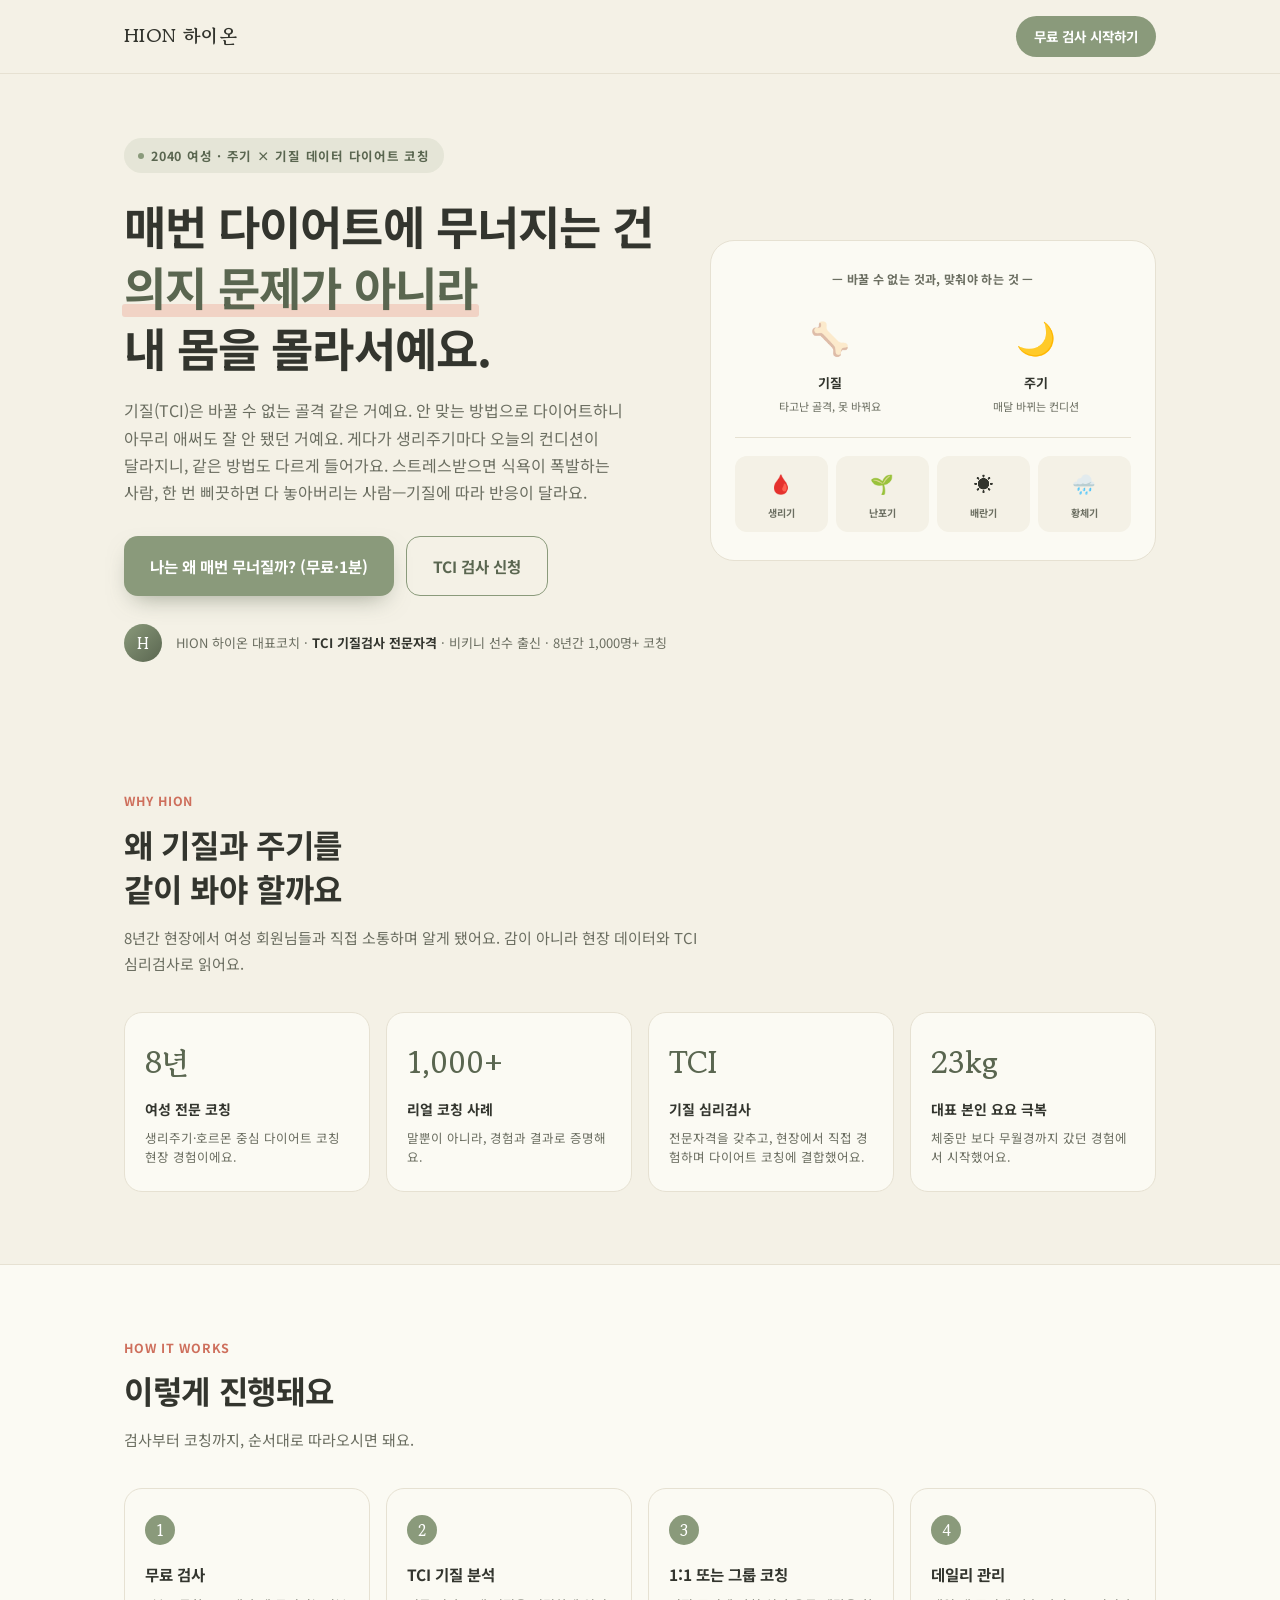
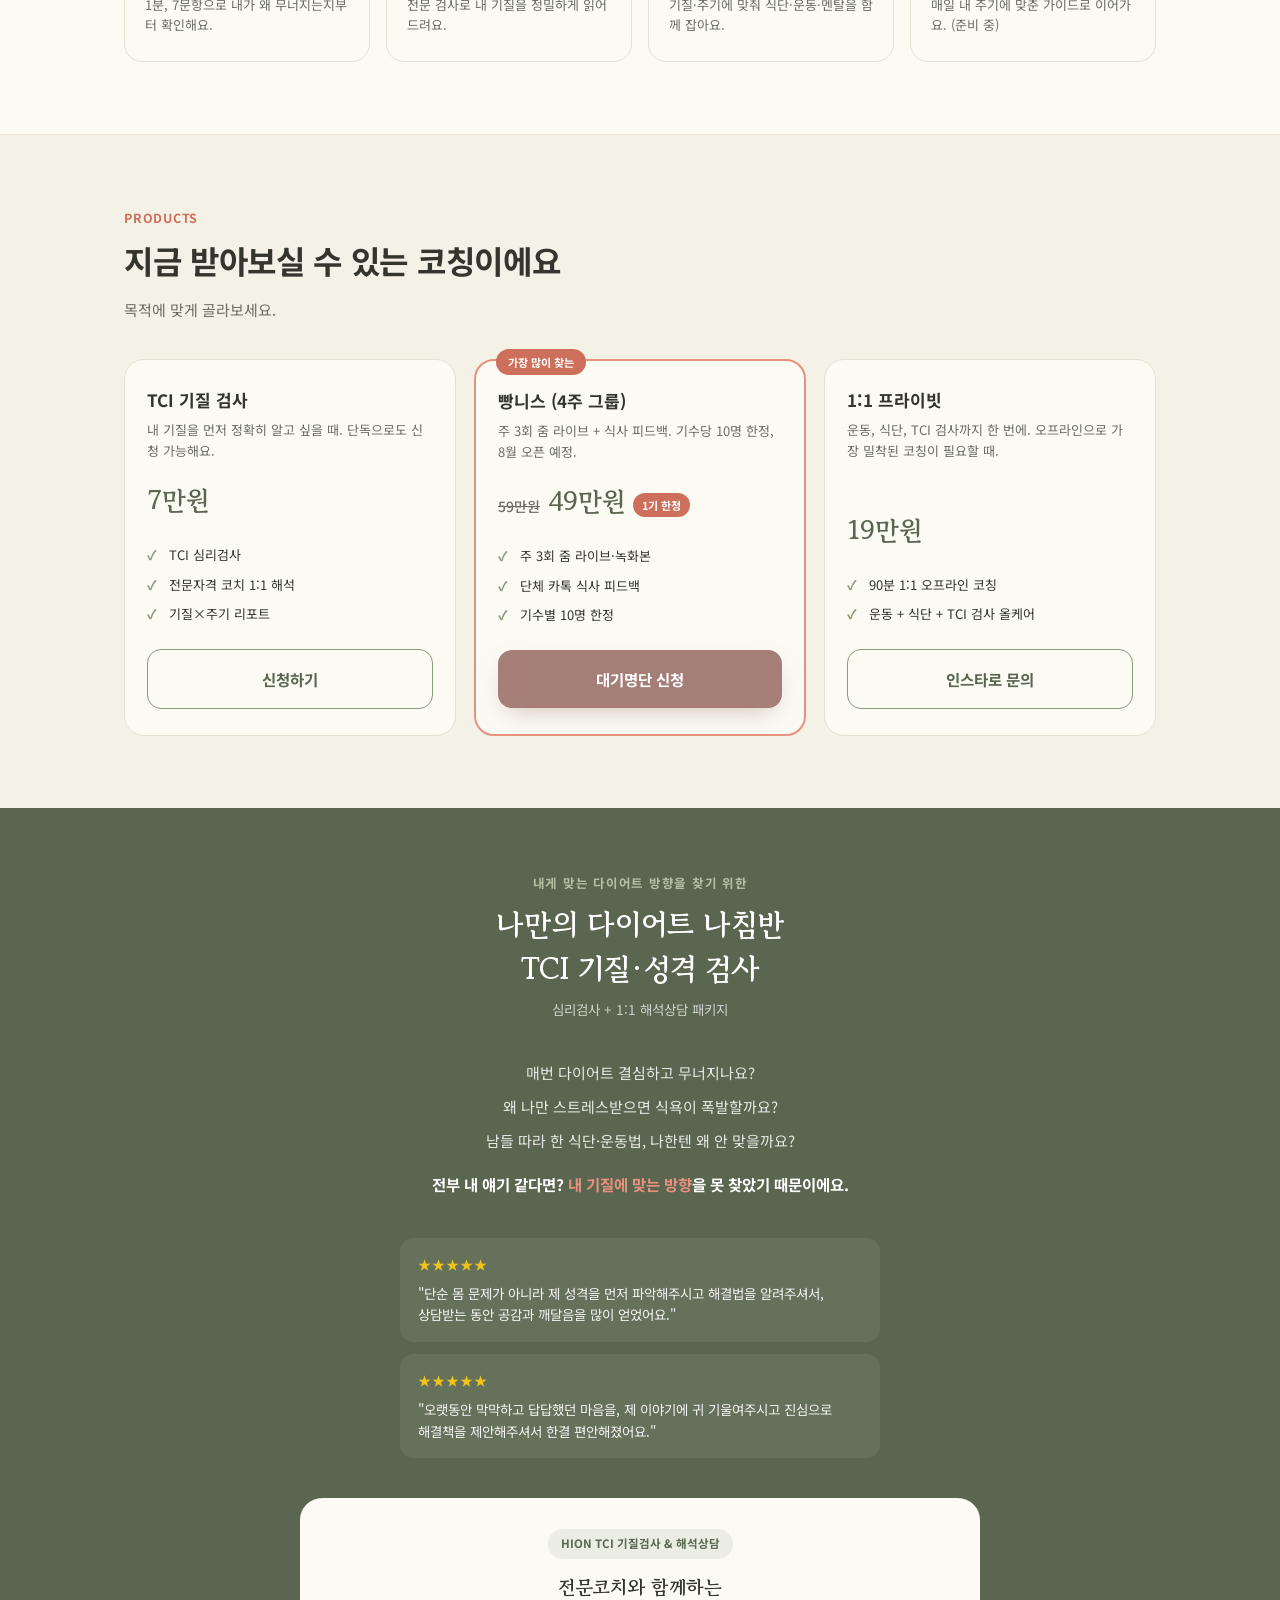
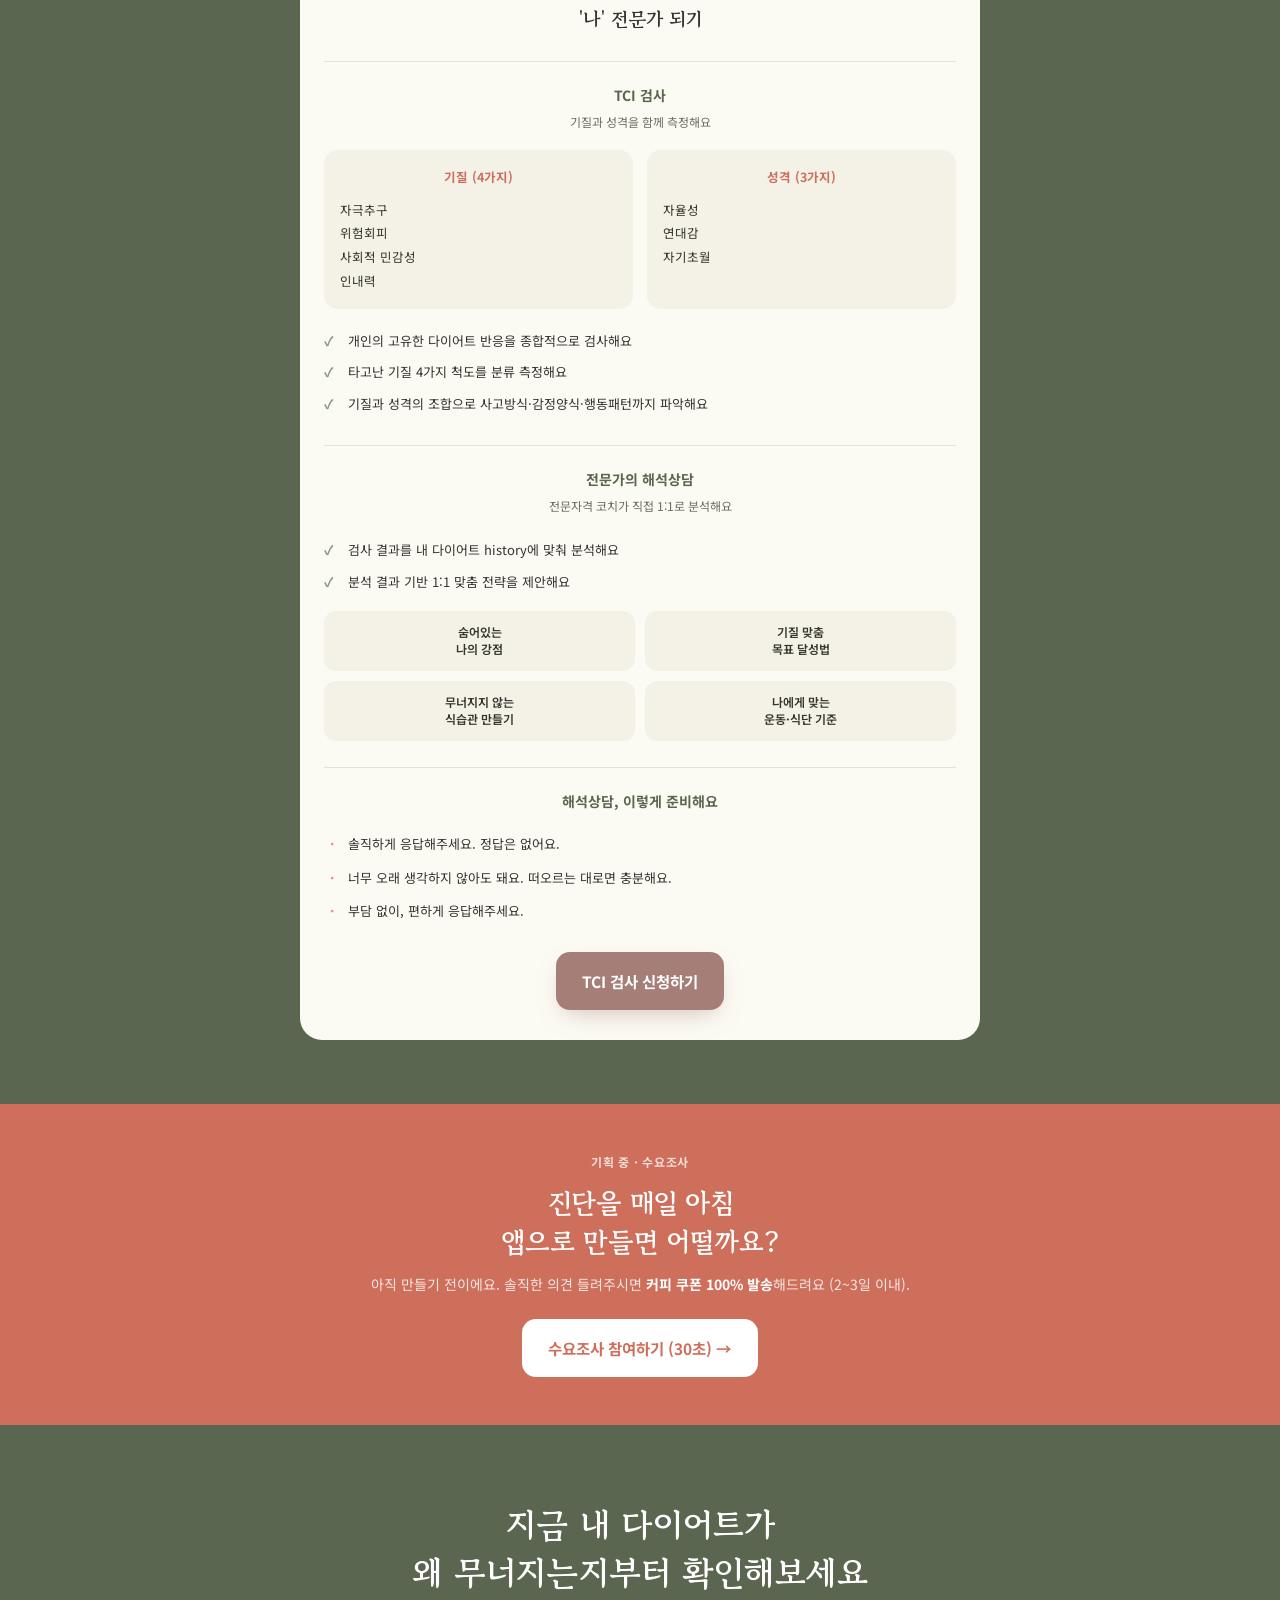
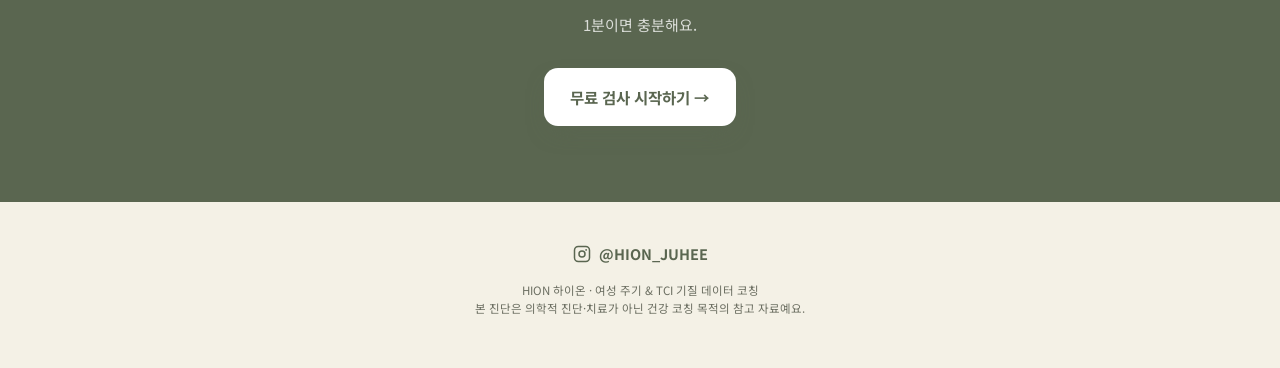
==== site/index.html @ 7eee45e3 "main" ====
<!DOCTYPE html>
<html lang="ko">
<head>
<meta charset="UTF-8">
<meta name="viewport" content="width=device-width, initial-scale=1.0, viewport-fit=cover">
<title>HION 하이온 · 여성 주기 × TCI 기질 데이터 다이어트 코칭</title>
<link rel="preconnect" href="https://fonts.googleapis.com">
<link rel="preconnect" href="https://fonts.gstatic.com" crossorigin>
<link href="https://fonts.googleapis.com/css2?family=Gowun+Batang:wght@400;700&family=Noto+Sans+KR:wght@300;400;500;700;900&display=swap" rel="stylesheet">
<link rel="stylesheet" href="css/mainstyle.css">
</head>
<body>

<nav class="nav">
  <div class="nav__in">
    <div class="nav__logo">HION 하이온</div>
    <a class="nav__cta" href="diagnosis.html">무료 검사 시작하기</a>
  </div>
</nav>

<header class="hero">
  <div class="wrap hero__grid">
    <div>
      <span class="hero__eyebrow"><span class="dot"></span>2040 여성 · 주기 × 기질 데이터 다이어트 코칭</span>
      <h1>매번 다이어트에 무너지는 건<br><span class="hl">의지 문제가 아니라</span><br>내 몸을 몰라서예요.</h1>
      <p class="lead">기질(TCI)은 바꿀 수 없는 골격 같은 거예요. 안 맞는 방법으로 다이어트하니 아무리 애써도 잘 안 됐던 거예요. 게다가 생리주기마다 오늘의 컨디션이 달라지니, 같은 방법도 다르게 들어가요. 스트레스받으면 식욕이 폭발하는 사람, 한 번 삐끗하면 다 놓아버리는 사람—기질에 따라 반응이 달라요.</p>
      <div class="hero__ctas">
        <a class="btn btn--primary" href="diagnosis.html">나는 왜 매번 무너질까? (무료·1분)</a>
        <a class="btn btn--outline" href="https://forms.gle/b4WQNssETVmGFpK58" target="_blank" rel="noopener">TCI 검사 신청</a>
      </div>
      <div class="hero__proof">
        <div class="ava">H</div>
        <div>HION 하이온 대표코치 · <b>TCI 기질검사 전문자격</b> · 비키니 선수 출신 · 8년간 1,000명+ 코칭</div>
      </div>
    </div>

    <div class="dash">
      <div class="dash__label">— 바꿀 수 없는 것과, 맞춰야 하는 것 —</div>
      <div class="pedals">
        <div class="pedal">
          <div class="pedal__ic">🦴</div>
          <div class="pedal__name">기질</div>
          <div class="pedal__desc">타고난 골격, 못 바꿔요</div>
        </div>
        <div class="pedal">
          <div class="pedal__ic">🌙</div>
          <div class="pedal__name">주기</div>
          <div class="pedal__desc">매달 바뀌는 컨디션</div>
        </div>
      </div>
      <div class="dash__road">
        <div class="road"><div class="road__ic">🩸</div><div class="road__n">생리기</div></div>
        <div class="road"><div class="road__ic">🌱</div><div class="road__n">난포기</div></div>
        <div class="road"><div class="road__ic">☀️</div><div class="road__n">배란기</div></div>
        <div class="road"><div class="road__ic">🌧️</div><div class="road__n">황체기</div></div>
      </div>
    </div>
  </div>
</header>

<section class="sec">
  <div class="wrap">
    <div class="sec__eyebrow">WHY HION</div>
    <h2>왜 기질과 주기를<br>같이 봐야 할까요</h2>
    <p class="desc">8년간 현장에서 여성 회원님들과 직접 소통하며 알게 됐어요. 감이 아니라 현장 데이터와 TCI 심리검사로 읽어요.</p>
    <div class="why">
      <div class="why__card"><div class="why__num">8년</div><div class="why__t">여성 전문 코칭</div><div class="why__d">생리주기·호르몬 중심 다이어트 코칭 현장 경험이에요.</div></div>
      <div class="why__card"><div class="why__num">1,000+</div><div class="why__t">리얼 코칭 사례</div><div class="why__d">말뿐이 아니라, 경험과 결과로 증명해요.</div></div>
      <div class="why__card"><div class="why__num">TCI</div><div class="why__t">기질 심리검사</div><div class="why__d">전문자격을 갖추고, 현장에서 직접 경험하며 다이어트 코칭에 결합했어요.</div></div>
      <div class="why__card"><div class="why__num">23kg</div><div class="why__t">대표 본인 요요 극복</div><div class="why__d">체중만 보다 무월경까지 갔던 경험에서 시작했어요.</div></div>
    </div>
  </div>
</section>

<section class="sec" style="background:var(--card);border-top:1px solid var(--line);border-bottom:1px solid var(--line)">
  <div class="wrap">
    <div class="sec__eyebrow">HOW IT WORKS</div>
    <h2>이렇게 진행돼요</h2>
    <p class="desc">검사부터 코칭까지, 순서대로 따라오시면 돼요.</p>
    <div class="proc__list">
      <div class="proc__item"><div class="proc__num">1</div><div class="proc__t">무료 검사</div><div class="proc__d">1분, 7문항으로 내가 왜 무너지는지부터 확인해요.</div></div>
      <div class="proc__item"><div class="proc__num">2</div><div class="proc__t">TCI 기질 분석</div><div class="proc__d">전문 검사로 내 기질을 정밀하게 읽어드려요.</div></div>
      <div class="proc__item"><div class="proc__num">3</div><div class="proc__t">1:1 또는 그룹 코칭</div><div class="proc__d">기질·주기에 맞춰 식단·운동·멘탈을 함께 잡아요.</div></div>
      <div class="proc__item"><div class="proc__num">4</div><div class="proc__t">데일리 관리</div><div class="proc__d">매일 내 주기에 맞춘 가이드로 이어가요. (준비 중)</div></div>
    </div>
  </div>
</section>

<section class="sec">
  <div class="wrap">
    <div class="sec__eyebrow">PRODUCTS</div>
    <h2>지금 받아보실 수 있는 코칭이에요</h2>
    <p class="desc">목적에 맞게 골라보세요.</p>
    <div class="prod">
      <div class="pcard">
        <div class="pcard__name">TCI 기질 검사</div>
        <div class="pcard__desc">내 기질을 먼저 정확히 알고 싶을 때. 단독으로도 신청 가능해요.</div>
        <div class="pcard__price">7만원</div>
        <ul class="pcard__feat"><li>TCI 심리검사</li><li>전문자격 코치 1:1 해석</li><li>기질×주기 리포트</li></ul>
        <a class="btn btn--outline" href="https://forms.gle/b4WQNssETVmGFpK58" target="_blank" rel="noopener">신청하기</a>
      </div>
      <div class="pcard feat">
        <div class="pcard__badge">가장 많이 찾는</div>
        <div class="pcard__name">빵니스 (4주 그룹)</div>
        <div class="pcard__desc">주 3회 줌 라이브 + 식사 피드백. 기수당 10명 한정, 8월 오픈 예정.</div>
        <div class="pcard__price"><span class="was">59만원</span>49만원<span class="badge-sale">1기 한정</span></div>
        <ul class="pcard__feat"><li>주 3회 줌 라이브·녹화본</li><li>단체 카톡 식사 피드백</li><li>기수별 10명 한정</li></ul>
        <a class="btn btn--mauve" href="diagnosis.html">대기명단 신청</a>
      </div>
      <div class="pcard">
        <div class="pcard__name">1:1 프라이빗</div>
        <div class="pcard__desc">운동, 식단, TCI 검사까지 한 번에. 오프라인으로 가장 밀착된 코칭이 필요할 때.</div>
        <div class="pcard__price">19만원</div>
        <ul class="pcard__feat"><li>90분 1:1 오프라인 코칭</li><li>운동 + 식단 + TCI 검사 올케어</li></ul>
        <a class="btn btn--outline" href="https://instagram.com/HION_JUHEE" target="_blank" rel="noopener">인스타로 문의</a>
      </div>
    </div>
  </div>
</section>

<section class="tci">
  <div class="wrap">
    <div class="tci__top">
      <div class="tci__eyebrow">내게 맞는 다이어트 방향을 찾기 위한</div>
      <h2 class="serif">나만의 다이어트 나침반<br>TCI 기질·성격 검사</h2>
      <p class="sub">심리검사 + 1:1 해석상담 패키지</p>
    </div>

    <div class="tci__pain">
      <p>매번 다이어트 결심하고 무너지나요?</p>
      <p>왜 나만 스트레스받으면 식욕이 폭발할까요?</p>
      <p>남들 따라 한 식단·운동법, 나한텐 왜 안 맞을까요?</p>
      <div class="ans">전부 내 얘기 같다면? <b>내 기질에 맞는 방향</b>을 못 찾았기 때문이에요.</div>
    </div>

    <div class="trev">
      <div class="trev__card">
        <div class="trev__stars">★★★★★</div>
        <div class="trev__q">"단순 몸 문제가 아니라 제 성격을 먼저 파악해주시고 해결법을 알려주셔서, 상담받는 동안 공감과 깨달음을 많이 얻었어요."</div>
      </div>
      <div class="trev__card">
        <div class="trev__stars">★★★★★</div>
        <div class="trev__q">"오랫동안 막막하고 답답했던 마음을, 제 이야기에 귀 기울여주시고 진심으로 해결책을 제안해주셔서 한결 편안해졌어요."</div>
      </div>
    </div>

    <div class="tci__card">
      <div class="tci__card__head">
        <span class="badge">HION TCI 기질검사 &amp; 해석상담</span>
        <h3 class="serif">전문코치와 함께하는<br>'나' 전문가 되기</h3>
      </div>

      <div class="tci__block">
        <div class="tci__block__h">TCI 검사</div>
        <div class="tci__block__sub">기질과 성격을 함께 측정해요</div>
        <div class="tci__cols">
          <div class="tci__col">
            <h4>기질 (4가지)</h4>
            <ul><li>자극추구</li><li>위험회피</li><li>사회적 민감성</li><li>인내력</li></ul>
          </div>
          <div class="tci__col">
            <h4>성격 (3가지)</h4>
            <ul><li>자율성</li><li>연대감</li><li>자기초월</li></ul>
          </div>
        </div>
        <ul class="tci__chk">
          <li>개인의 고유한 다이어트 반응을 종합적으로 검사해요</li>
          <li>타고난 기질 4가지 척도를 분류 측정해요</li>
          <li>기질과 성격의 조합으로 사고방식·감정양식·행동패턴까지 파악해요</li>
        </ul>
      </div>

      <div class="tci__block">
        <div class="tci__block__h">전문가의 해석상담</div>
        <div class="tci__block__sub">전문자격 코치가 직접 1:1로 분석해요</div>
        <ul class="tci__chk">
          <li>검사 결과를 내 다이어트 history에 맞춰 분석해요</li>
          <li>분석 결과 기반 1:1 맞춤 전략을 제안해요</li>
        </ul>
        <div class="tci__benefit">
          <div>숨어있는<br>나의 강점</div>
          <div>기질 맞춤<br>목표 달성법</div>
          <div>무너지지 않는<br>식습관 만들기</div>
          <div>나에게 맞는<br>운동·식단 기준</div>
        </div>
      </div>

      <div class="tci__prep">
        <h4>해석상담, 이렇게 준비해요</h4>
        <ul>
          <li>솔직하게 응답해주세요. 정답은 없어요.</li>
          <li>너무 오래 생각하지 않아도 돼요. 떠오르는 대로면 충분해요.</li>
          <li>부담 없이, 편하게 응답해주세요.</li>
        </ul>
      </div>

      <div class="tci__cta">
        <a class="btn btn--mauve" href="https://forms.gle/b4WQNssETVmGFpK58" target="_blank" rel="noopener">TCI 검사 신청하기</a>
      </div>
    </div>
  </div>
</section>

<section style="background:var(--coral-deep);padding:48px 0">
  <div class="wrap" style="text-align:center">
    <div style="font-size:12px;font-weight:700;letter-spacing:.06em;color:rgba(255,255,255,.75);margin-bottom:10px">기획 중 · 수요조사</div>
    <h2 class="serif" style="color:#fff;font-size:clamp(21px,3vw,27px);font-weight:700;line-height:1.45;margin-bottom:12px;word-break:keep-all">진단을 매일 아침<br>앱으로 만들면 어떨까요?</h2>
    <p style="color:rgba(255,255,255,.82);font-size:14px;margin-bottom:22px">아직 만들기 전이에요. 솔직한 의견 들려주시면 <b style="color:#fff">커피 쿠폰 100% 발송</b>해드려요 (2~3일 이내).</p>
    <a class="btn" style="background:#fff;color:var(--coral-deep);display:inline-flex" href="https://forms.gle/j6H7hRR7s6yQSfCM9" target="_blank" rel="noopener">수요조사 참여하기 (30초) →</a>
  </div>
</section>

<section class="final">
  <div class="wrap">
    <h2 class="serif">지금 내 다이어트가<br>왜 무너지는지부터 확인해보세요</h2>
    <p>1분이면 충분해요.</p>
    <a class="btn btn--primary" href="/html/diagnosis.html">무료 검사 시작하기 →</a>
  </div>
</section>

<footer class="foot">
  <div class="wrap">
    <a class="foot__insta" href="https://instagram.com/HION_JUHEE" target="_blank" rel="noopener">
      <svg viewBox="0 0 24 24" fill="none" stroke="currentColor" stroke-width="2"><rect x="2" y="2" width="20" height="20" rx="5"/><circle cx="12" cy="12" r="4"/><circle cx="17.5" cy="6.5" r="1.2" fill="currentColor" stroke="none"/></svg>
      @HION_JUHEE
    </a>
    <p>HION 하이온 · 여성 주기 &amp; TCI 기질 데이터 코칭<br>본 진단은 의학적 진단·치료가 아닌 건강 코칭 목적의 참고 자료예요.</p>
  </div>
</footer>

<script src="js/mainscript.js"></script>
</body>
</html>
---- site/css/mainstyle.css ----
:root{
  --sage:#8A9A7B; --sage-deep:#5A6650; --sage-soft:#B4BFA4;
  --cream:#F4F1E6; --card:#FBFAF3;
  --coral:#E8917F; --coral-deep:#CE6F5C;
  --mauve:#C9A7A0; --mauve-deep:#A67E78;
  --ink:#33352E; --ink-soft:#6B6E61; --line:#E6E1D2;
}
*{margin:0;padding:0;box-sizing:border-box;-webkit-tap-highlight-color:transparent}
html{scroll-behavior:smooth}
body{font-family:'Noto Sans KR',sans-serif;background:var(--cream);color:var(--ink);line-height:1.7}
.serif{font-family:'Gowun Batang',serif}
img,svg{display:block}
a{color:inherit}
.wrap{max-width:1080px;margin:0 auto;padding:0 24px}

.nav{position:sticky;top:0;z-index:50;background:rgba(244,241,230,.88);backdrop-filter:blur(10px);border-bottom:1px solid var(--line)}
.nav__in{max-width:1080px;margin:0 auto;padding:16px 24px;display:flex;align-items:center;justify-content:space-between}
.nav__logo{font-family:'Gowun Batang',serif;font-weight:700;font-size:19px;letter-spacing:.02em}
.nav__cta{background:var(--sage);color:#fff;font-size:13.5px;font-weight:700;padding:9px 18px;border-radius:100px;text-decoration:none;white-space:nowrap}

.hero{padding:64px 0 56px;position:relative;overflow:hidden}
.hero__grid{display:grid;gap:40px}
@media(min-width:880px){.hero__grid{grid-template-columns:1.1fr .9fr;align-items:center}}
.hero__eyebrow{display:inline-flex;align-items:center;gap:7px;font-size:12.5px;font-weight:700;letter-spacing:.06em;color:var(--sage-deep);background:rgba(138,154,123,.14);padding:7px 14px;border-radius:100px;margin-bottom:22px}
.hero__eyebrow .dot{width:6px;height:6px;border-radius:50%;background:var(--sage);animation:pulse 2s infinite}
@keyframes pulse{0%,100%{opacity:1}50%{opacity:.35}}
.hero h1{font-size:clamp(30px,5vw,46px);font-weight:700;line-height:1.32;letter-spacing:-.02em;margin-bottom:20px;word-break:keep-all}
.hero h1 .hl{color:var(--sage-deep);position:relative;white-space:nowrap}
.hero h1 .hl::after{content:"";position:absolute;left:-2px;right:-2px;bottom:2px;height:13px;background:rgba(232,145,127,.32);z-index:-1;border-radius:3px}
.hero p.lead{font-size:16px;color:var(--ink-soft);max-width:520px;margin-bottom:30px;word-break:keep-all}
.hero__ctas{display:flex;gap:12px;flex-wrap:wrap;margin-bottom:28px}
.btn{display:inline-flex;align-items:center;justify-content:center;gap:8px;border:none;cursor:pointer;font-family:inherit;font-size:15.5px;font-weight:700;border-radius:14px;padding:16px 26px;text-decoration:none;transition:transform .15s,box-shadow .2s,background .2s,filter .2s}
.btn--primary{background:var(--sage);color:#fff;box-shadow:0 10px 24px -10px rgba(90,102,80,.6)}
.btn--primary:hover{background:var(--sage-deep);transform:translateY(-2px)}
.btn--mauve{background:var(--mauve-deep);color:#fff;box-shadow:0 10px 24px -10px rgba(166,126,120,.55)}
.btn--mauve:hover{filter:brightness(1.06);transform:translateY(-2px)}
.btn--outline{background:transparent;color:var(--sage-deep);border:1.5px solid var(--sage)}
.btn--outline:hover{background:rgba(138,154,123,.08)}
.hero__proof{display:flex;align-items:center;gap:14px;font-size:13px;color:var(--ink-soft)}
.hero__proof .ava{width:38px;height:38px;border-radius:50%;background:linear-gradient(135deg,var(--sage),var(--sage-deep));display:flex;align-items:center;justify-content:center;color:#fff;font-weight:700;font-size:15px;flex-shrink:0;font-family:'Gowun Batang',serif}
.hero__proof b{color:var(--ink);font-weight:700}

.dash{background:var(--card);border:1px solid var(--line);border-radius:24px;padding:28px 24px;position:relative}
.dash__label{font-size:12px;font-weight:700;color:var(--ink-soft);text-align:center;margin-bottom:20px;letter-spacing:.03em}
.pedals{display:flex;gap:16px;margin-bottom:22px}
.pedal{flex:1;text-align:center}
.pedal__ic{font-size:32px;margin-bottom:8px}
.pedal__bar{height:8px;border-radius:6px;background:var(--line);overflow:hidden;margin-bottom:8px}
.pedal__fill{height:100%;width:0;border-radius:6px;transition:width 1.3s cubic-bezier(.2,.7,.2,1)}
.pedal__name{font-size:13px;font-weight:700;color:var(--ink)}
.pedal__desc{font-size:11px;color:var(--ink-soft);margin-top:3px}
.dash__road{display:flex;gap:8px;border-top:1px solid var(--line);padding-top:18px}
.road{flex:1;text-align:center;background:var(--cream);border-radius:12px;padding:11px 6px}
.road__ic{font-size:19px;margin-bottom:4px}
.road__n{font-size:10px;font-weight:700;color:var(--ink-soft)}

.sec{padding:72px 0}
.sec__eyebrow{font-size:12.5px;font-weight:700;letter-spacing:.06em;color:var(--coral-deep);margin-bottom:10px}
.sec h2{font-size:clamp(24px,3.4vw,32px);font-weight:700;line-height:1.4;letter-spacing:-.01em;margin-bottom:14px;word-break:keep-all}
.sec p.desc{font-size:15px;color:var(--ink-soft);max-width:620px;margin-bottom:36px;word-break:keep-all}

.why{display:grid;gap:16px;grid-template-columns:repeat(2,1fr)}
@media(min-width:760px){.why{grid-template-columns:repeat(4,1fr)}}
.why__card{background:var(--card);border:1px solid var(--line);border-radius:18px;padding:24px 20px}
.why__num{font-family:'Gowun Batang',serif;font-size:30px;font-weight:700;color:var(--sage-deep);margin-bottom:10px}
.why__t{font-size:14px;font-weight:700;color:var(--ink);margin-bottom:6px}
.why__d{font-size:12.5px;color:var(--ink-soft);line-height:1.55}

.proc__list{display:grid;gap:16px}
@media(min-width:760px){.proc__list{grid-template-columns:repeat(4,1fr)}}
.proc__item{background:var(--card);border:1px solid var(--line);border-radius:18px;padding:26px 20px;position:relative}
.proc__num{font-family:'Gowun Batang',serif;font-size:15px;font-weight:700;color:#fff;background:var(--sage);width:30px;height:30px;border-radius:50%;display:flex;align-items:center;justify-content:center;margin-bottom:16px}
.proc__t{font-size:15.5px;font-weight:700;color:var(--ink);margin-bottom:7px}
.proc__d{font-size:13px;color:var(--ink-soft);line-height:1.55}

.prod{display:grid;gap:18px}
@media(min-width:760px){.prod{grid-template-columns:repeat(3,1fr)}}

/* ===== TCI 상세 설명 ===== */
.tci{background:var(--sage-deep);color:#fff;padding:64px 0}
.tci__top{text-align:center;margin-bottom:40px}
.tci__eyebrow{font-size:12.5px;font-weight:700;letter-spacing:.06em;color:var(--sage-soft);margin-bottom:10px}
.tci__top h2{font-size:clamp(22px,3.2vw,30px);font-weight:700;line-height:1.45;margin-bottom:8px;word-break:keep-all}
.tci__top .sub{font-size:13.5px;color:rgba(255,255,255,.7)}
.tci__pain{max-width:520px;margin:0 auto 40px;text-align:center}
.tci__pain p{font-size:15px;color:rgba(255,255,255,.85);margin-bottom:10px;line-height:1.6;word-break:keep-all}
.tci__pain .ans{margin-top:18px;font-size:15.5px;font-weight:700;color:#fff;word-break:keep-all}
.tci__pain .ans b{color:var(--coral)}
.trev{display:flex;flex-direction:column;gap:12px;max-width:480px;margin:0 auto 40px}
.trev__card{background:rgba(255,255,255,.07);border-radius:14px;padding:16px 18px}
.trev__stars{color:#F0C419;font-size:13px;margin-bottom:7px;letter-spacing:1px}
.trev__q{font-size:13.5px;color:rgba(255,255,255,.92);line-height:1.6;word-break:keep-all}
.tci__card{background:var(--card);color:var(--ink);border-radius:22px;padding:30px 24px;max-width:680px;margin:0 auto}
.tci__card__head{text-align:center;margin-bottom:6px}
.tci__card__head .badge{display:inline-block;background:rgba(138,154,123,.14);color:var(--sage-deep);font-size:11.5px;font-weight:700;padding:5px 13px;border-radius:100px;margin-bottom:12px}
.tci__card__head h3{font-size:19px;font-weight:700;margin-bottom:4px}
.tci__card__head p{font-size:12.5px;color:var(--ink-soft)}
.tci__block{margin-top:26px;padding-top:22px;border-top:1px solid var(--line)}
.tci__block__h{font-size:14px;font-weight:700;color:var(--sage-deep);text-align:center;margin-bottom:4px}
.tci__block__sub{font-size:12px;color:var(--ink-soft);text-align:center;margin-bottom:18px}
.tci__cols{display:grid;grid-template-columns:1fr 1fr;gap:14px;margin-bottom:16px}
.tci__col{background:var(--cream);border-radius:14px;padding:16px}
.tci__col h4{font-size:12.5px;font-weight:700;color:var(--coral-deep);margin-bottom:10px;text-align:center}
.tci__col ul{list-style:none;font-size:12.5px;color:var(--ink);line-height:1.9}
.tci__chk{list-style:none;margin-top:14px}
.tci__chk li{font-size:13px;color:var(--ink);padding:6px 0 6px 24px;position:relative;line-height:1.5}
.tci__chk li::before{content:"✓";position:absolute;left:0;color:var(--sage);font-weight:800}
.tci__benefit{display:grid;grid-template-columns:1fr 1fr;gap:10px;margin-top:14px}
.tci__benefit div{background:var(--cream);border-radius:12px;padding:13px 12px;font-size:12px;font-weight:600;color:var(--ink);text-align:center;line-height:1.4}
.tci__prep{margin-top:26px;padding-top:22px;border-top:1px solid var(--line)}
.tci__prep h4{font-size:14px;font-weight:700;text-align:center;margin-bottom:14px;color:var(--sage-deep)}
.tci__prep ul{list-style:none}
.tci__prep li{font-size:13px;color:var(--ink);padding:7px 0 7px 24px;position:relative;line-height:1.5}
.tci__prep li::before{content:"·";position:absolute;left:6px;color:var(--coral);font-weight:800}
.tci__cta{margin-top:24px;text-align:center}

.pcard{background:var(--card);border:1.5px solid var(--line);border-radius:20px;padding:26px 22px;display:flex;flex-direction:column}
.pcard.feat{border-color:var(--coral);border-width:2px;position:relative}
.pcard__badge{position:absolute;top:-12px;left:20px;background:var(--coral-deep);color:#fff;font-size:11px;font-weight:700;padding:4px 12px;border-radius:100px}
.pcard__name{font-size:17px;font-weight:700;margin-bottom:6px}
.pcard__desc{font-size:13px;color:var(--ink-soft);margin-bottom:16px;line-height:1.6;flex:1}
.pcard__price{font-family:'Gowun Batang',serif;font-size:26px;font-weight:800;color:var(--sage-deep);margin-bottom:18px}
.pcard__price .was{font-family:'Noto Sans KR',sans-serif;font-size:14px;font-weight:500;color:var(--ink-soft);text-decoration:line-through;margin-right:8px}
.pcard__price .badge-sale{display:inline-block;background:var(--coral-deep);color:#fff;font-family:'Noto Sans KR',sans-serif;font-size:11px;font-weight:700;padding:3px 9px;border-radius:100px;margin-left:8px;vertical-align:middle}
.pcard__feat{list-style:none;margin-bottom:20px}
.pcard__feat li{font-size:13px;color:var(--ink);padding:5px 0;padding-left:22px;position:relative;line-height:1.5}
.pcard__feat li::before{content:"✓";position:absolute;left:0;color:var(--sage);font-weight:800}

.final{background:var(--sage-deep);color:#fff;padding:76px 0;text-align:center}
.final h2{font-size:clamp(24px,4vw,34px);font-weight:700;line-height:1.4;margin-bottom:16px;word-break:keep-all}
.final p{font-size:15px;color:rgba(255,255,255,.78);max-width:480px;margin:0 auto 30px}
.final .btn--primary{background:#fff;color:var(--sage-deep)}
.final .btn--primary:hover{background:#F4F1E6}

.foot{padding:40px 0 50px;text-align:center}
.foot__insta{display:inline-flex;align-items:center;gap:8px;font-weight:700;color:var(--sage-deep);text-decoration:none;font-size:14.5px;margin-bottom:14px}
.foot__insta svg{width:18px;height:18px}
.foot p{font-size:11.5px;color:var(--ink-soft);line-height:1.6}
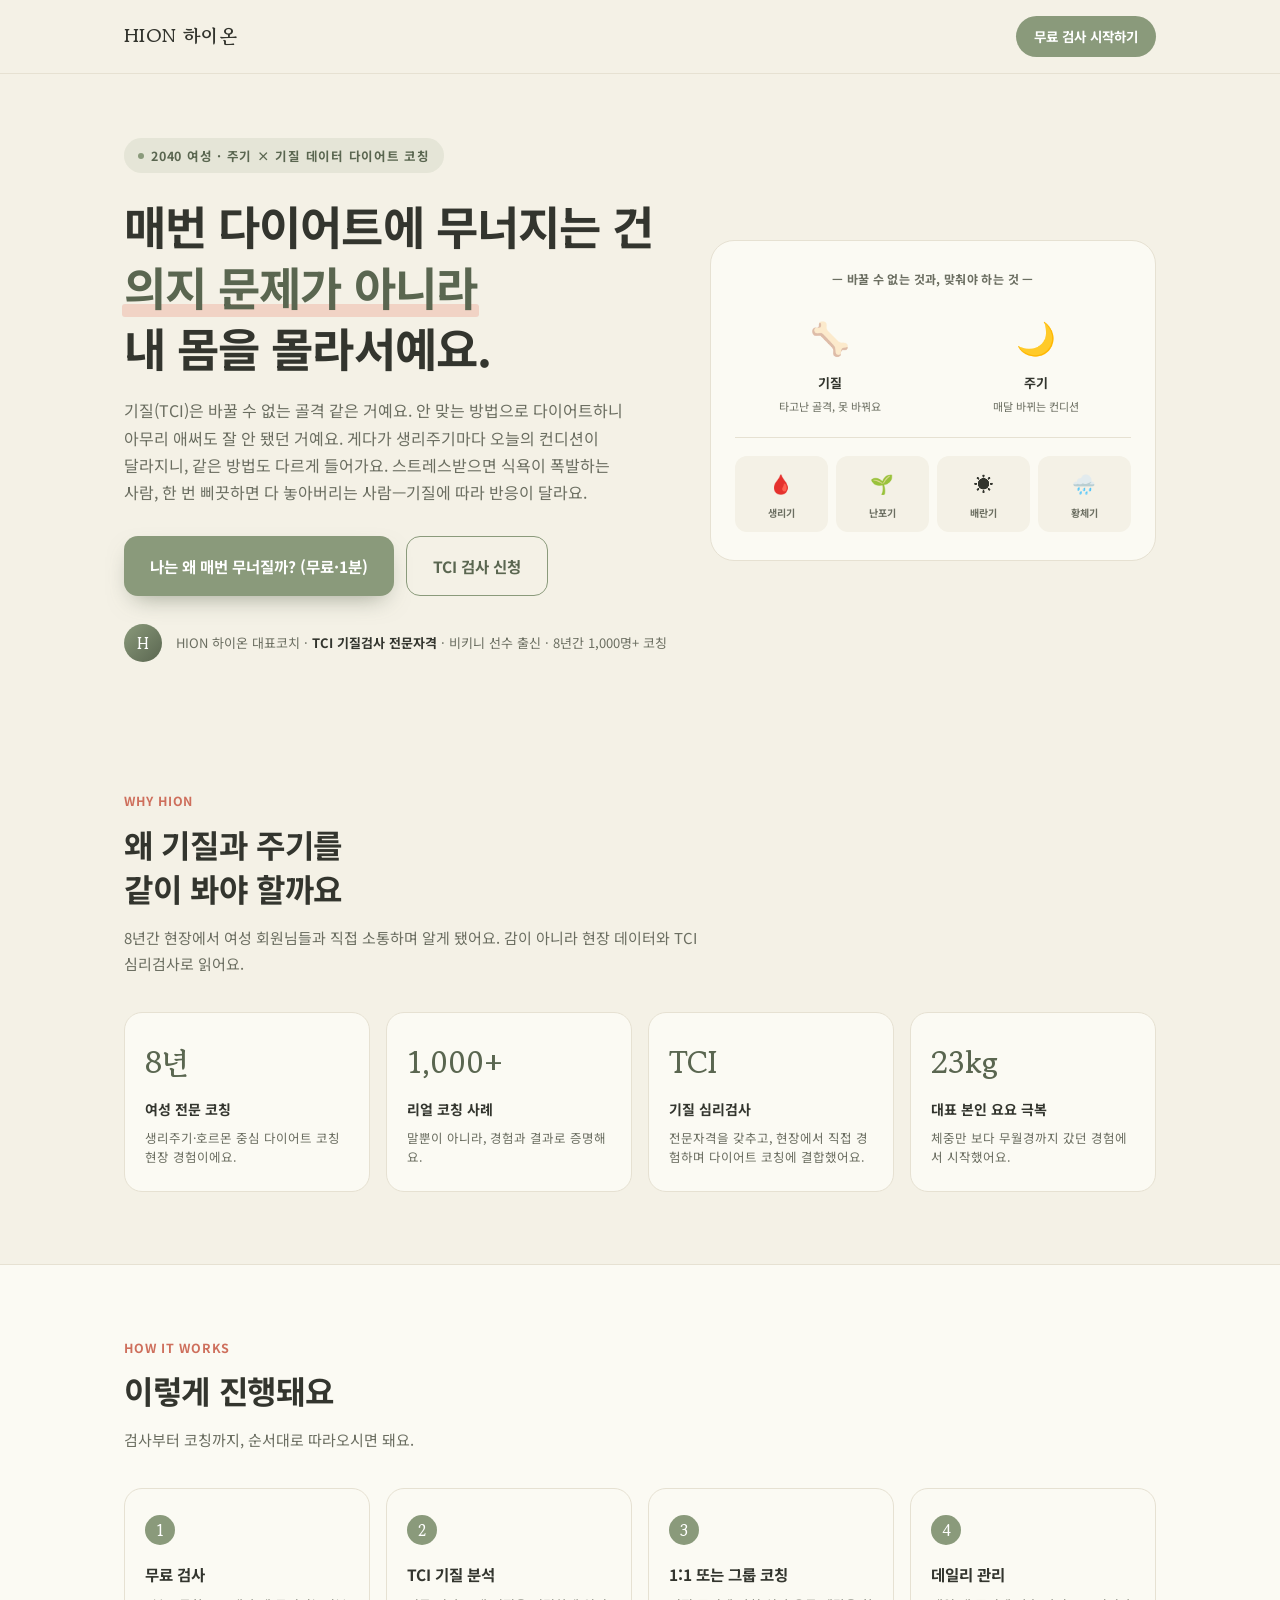
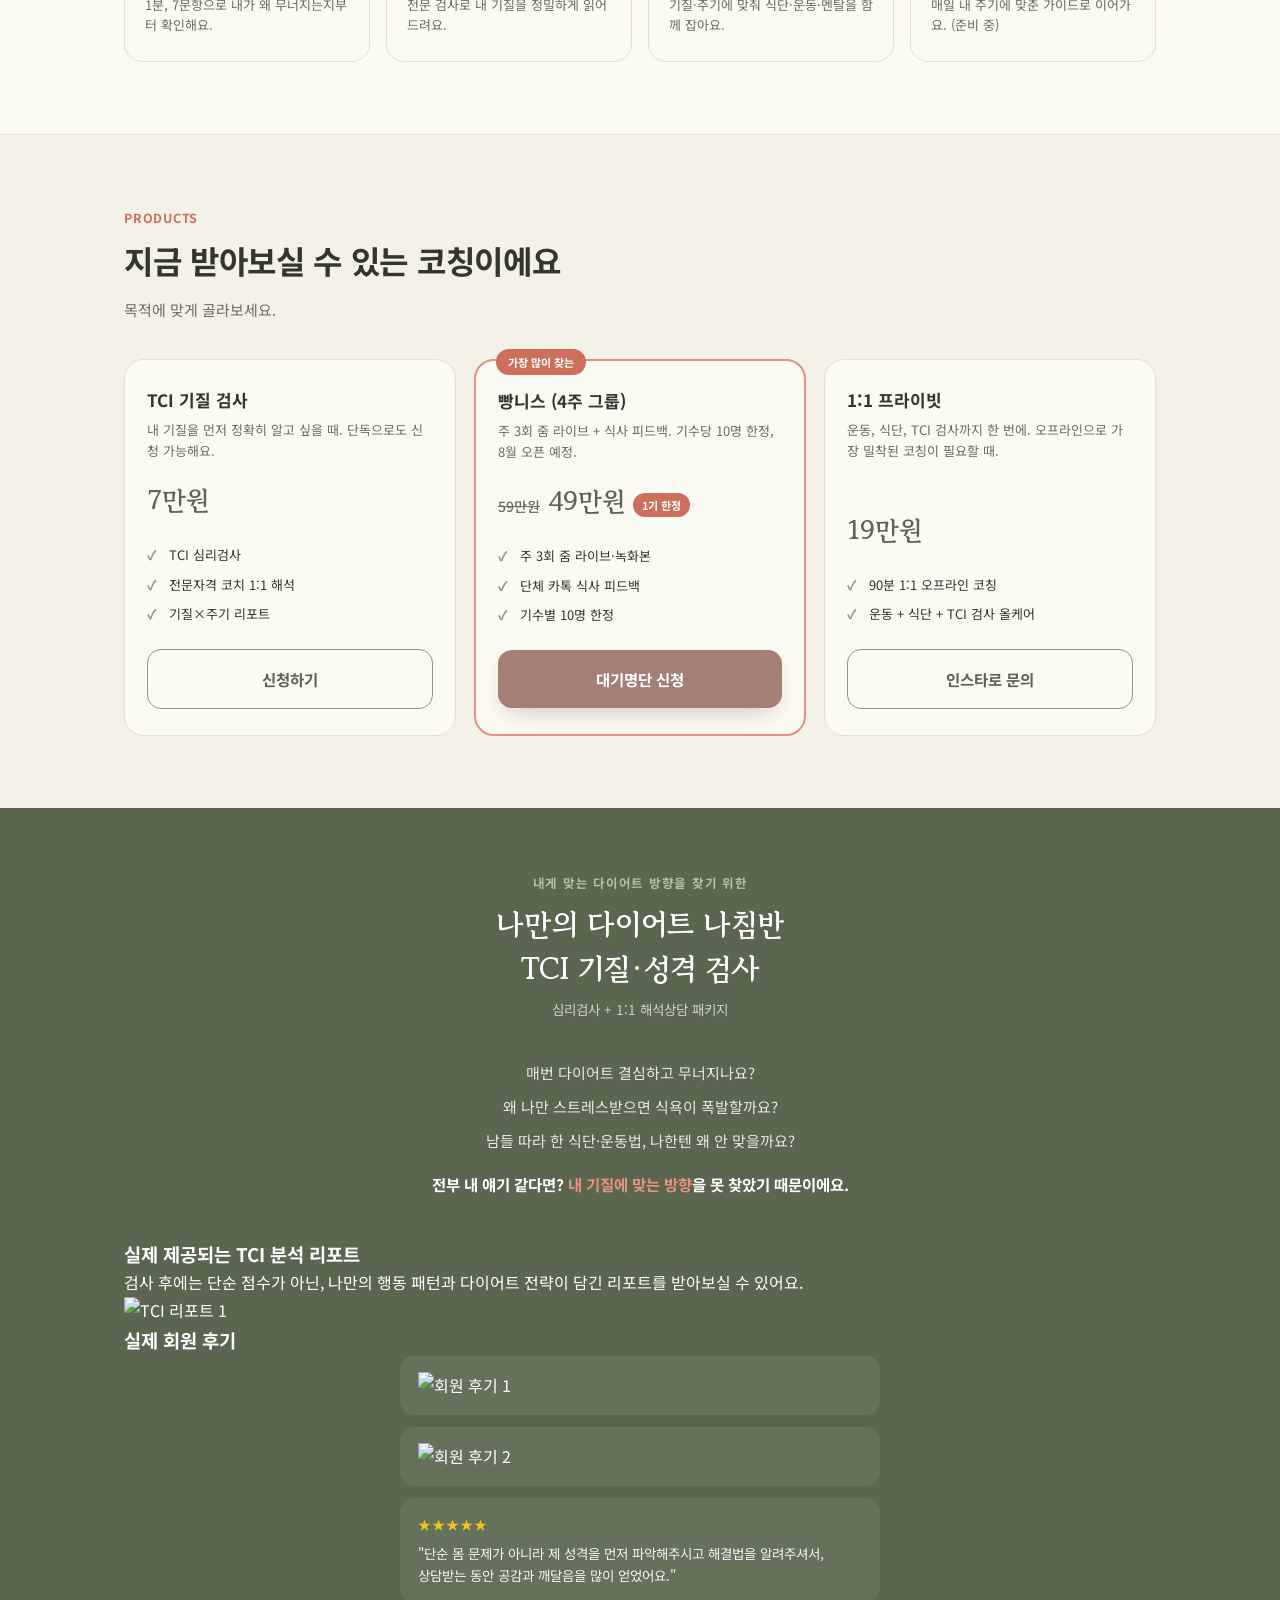
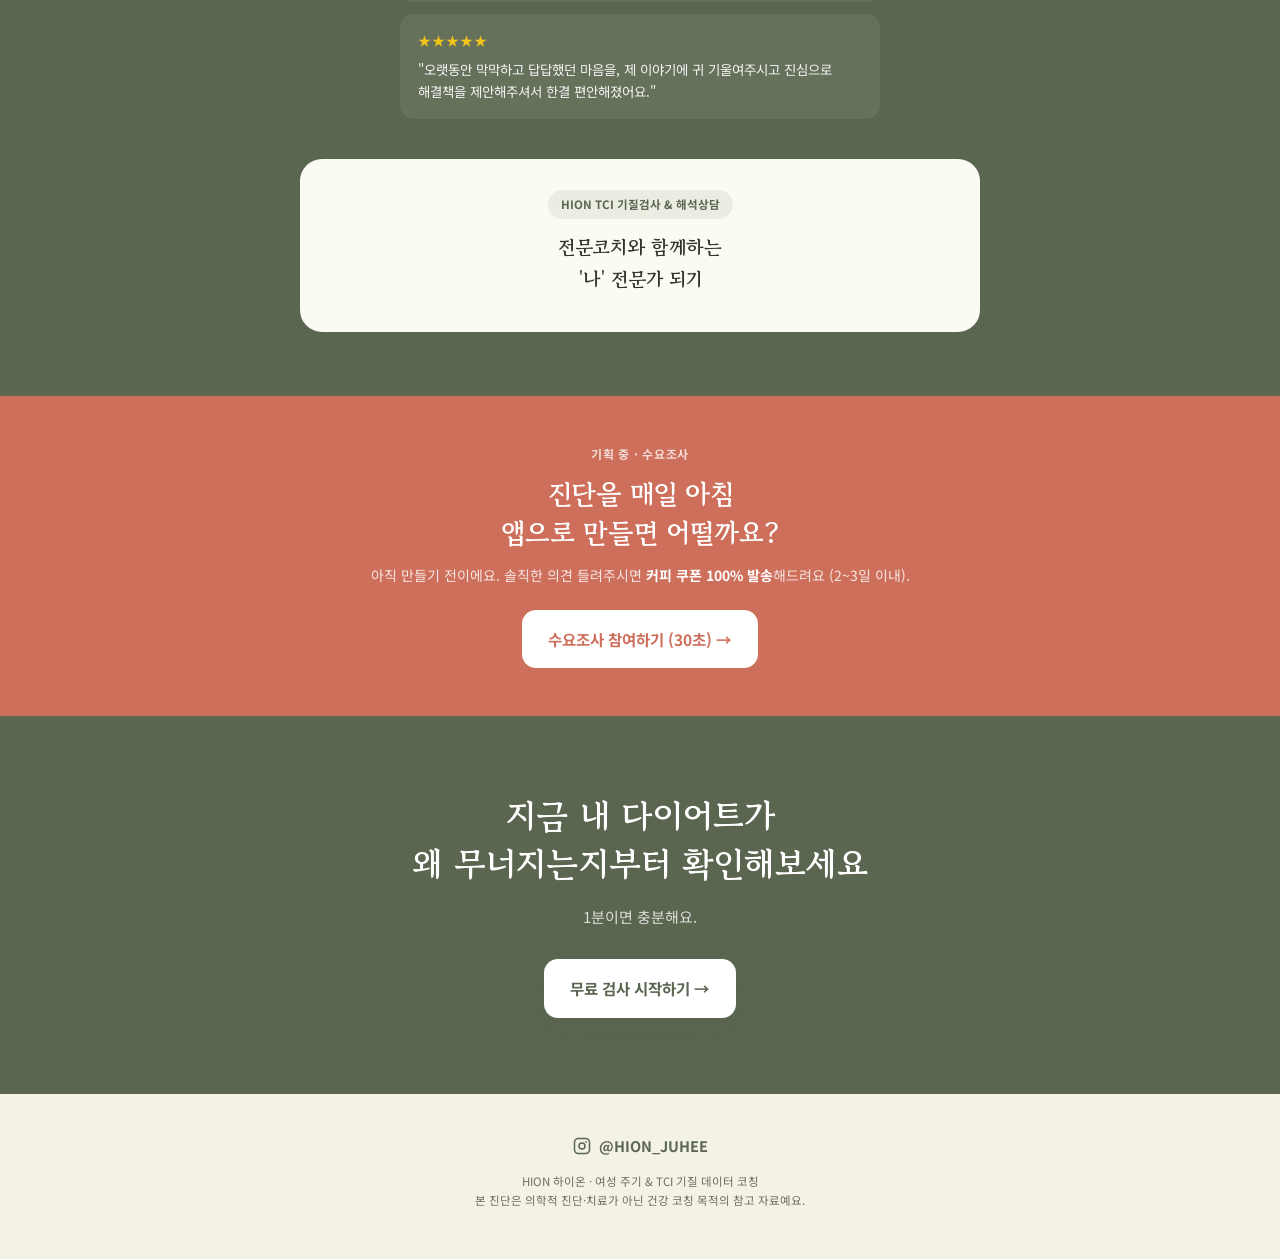
==== commit 91961cd1: "main" ====
--- a/site/index.html
+++ b/site/index.html
@@ -120,84 +120,86 @@
 
 <section class="tci">
   <div class="wrap">
+
     <div class="tci__top">
       <div class="tci__eyebrow">내게 맞는 다이어트 방향을 찾기 위한</div>
       <h2 class="serif">나만의 다이어트 나침반<br>TCI 기질·성격 검사</h2>
       <p class="sub">심리검사 + 1:1 해석상담 패키지</p>
     </div>
 
+    <!-- 페인포인트 -->
     <div class="tci__pain">
       <p>매번 다이어트 결심하고 무너지나요?</p>
       <p>왜 나만 스트레스받으면 식욕이 폭발할까요?</p>
       <p>남들 따라 한 식단·운동법, 나한텐 왜 안 맞을까요?</p>
-      <div class="ans">전부 내 얘기 같다면? <b>내 기질에 맞는 방향</b>을 못 찾았기 때문이에요.</div>
-    </div>
-
-    <div class="trev">
-      <div class="trev__card">
-        <div class="trev__stars">★★★★★</div>
-        <div class="trev__q">"단순 몸 문제가 아니라 제 성격을 먼저 파악해주시고 해결법을 알려주셔서, 상담받는 동안 공감과 깨달음을 많이 얻었어요."</div>
-      </div>
-      <div class="trev__card">
-        <div class="trev__stars">★★★★★</div>
-        <div class="trev__q">"오랫동안 막막하고 답답했던 마음을, 제 이야기에 귀 기울여주시고 진심으로 해결책을 제안해주셔서 한결 편안해졌어요."</div>
-      </div>
-    </div>
-
+      <div class="ans">
+        전부 내 얘기 같다면?
+        <b>내 기질에 맞는 방향</b>을 못 찾았기 때문이에요.
+      </div>
+    </div>
+
+    <!-- 보고서 샘플 -->
+    <div class="report-preview">
+      <h3>실제 제공되는 TCI 분석 리포트</h3>
+      <p class="report-desc">
+        검사 후에는 단순 점수가 아닌,
+        나만의 행동 패턴과 다이어트 전략이 담긴 리포트를 받아보실 수 있어요.
+      </p>
+
+      <div class="report-gallery">
+        <img src="/images/report.jpg" alt="TCI 리포트 1">
+      </div>
+    </div>
+
+    <!-- 실제 후기 -->
+    <div class="review-section">
+      <h3>실제 회원 후기</h3>
+
+      <div class="trev">
+
+        <div class="trev__card">
+          <img src="/images/review1.jpg" alt="회원 후기 1">
+        </div>
+
+        <div class="trev__card">
+          <img src="/images/review2.jpg" alt="회원 후기 2">
+        </div>
+
+        <div class="trev__card">
+          <div class="trev__stars">★★★★★</div>
+          <div class="trev__q">
+            "단순 몸 문제가 아니라 제 성격을 먼저 파악해주시고 해결법을 알려주셔서,
+            상담받는 동안 공감과 깨달음을 많이 얻었어요."
+          </div>
+        </div>
+
+        <div class="trev__card">
+          <div class="trev__stars">★★★★★</div>
+          <div class="trev__q">
+            "오랫동안 막막하고 답답했던 마음을,
+            제 이야기에 귀 기울여주시고 진심으로 해결책을 제안해주셔서
+            한결 편안해졌어요."
+          </div>
+        </div>
+
+      </div>
+    </div>
+
+    <!-- 기존 TCI 설명 -->
     <div class="tci__card">
+
       <div class="tci__card__head">
         <span class="badge">HION TCI 기질검사 &amp; 해석상담</span>
-        <h3 class="serif">전문코치와 함께하는<br>'나' 전문가 되기</h3>
-      </div>
-
-      <div class="tci__block">
-        <div class="tci__block__h">TCI 검사</div>
-        <div class="tci__block__sub">기질과 성격을 함께 측정해요</div>
-        <div class="tci__cols">
-          <div class="tci__col">
-            <h4>기질 (4가지)</h4>
-            <ul><li>자극추구</li><li>위험회피</li><li>사회적 민감성</li><li>인내력</li></ul>
-          </div>
-          <div class="tci__col">
-            <h4>성격 (3가지)</h4>
-            <ul><li>자율성</li><li>연대감</li><li>자기초월</li></ul>
-          </div>
-        </div>
-        <ul class="tci__chk">
-          <li>개인의 고유한 다이어트 반응을 종합적으로 검사해요</li>
-          <li>타고난 기질 4가지 척도를 분류 측정해요</li>
-          <li>기질과 성격의 조합으로 사고방식·감정양식·행동패턴까지 파악해요</li>
-        </ul>
-      </div>
-
-      <div class="tci__block">
-        <div class="tci__block__h">전문가의 해석상담</div>
-        <div class="tci__block__sub">전문자격 코치가 직접 1:1로 분석해요</div>
-        <ul class="tci__chk">
-          <li>검사 결과를 내 다이어트 history에 맞춰 분석해요</li>
-          <li>분석 결과 기반 1:1 맞춤 전략을 제안해요</li>
-        </ul>
-        <div class="tci__benefit">
-          <div>숨어있는<br>나의 강점</div>
-          <div>기질 맞춤<br>목표 달성법</div>
-          <div>무너지지 않는<br>식습관 만들기</div>
-          <div>나에게 맞는<br>운동·식단 기준</div>
-        </div>
-      </div>
-
-      <div class="tci__prep">
-        <h4>해석상담, 이렇게 준비해요</h4>
-        <ul>
-          <li>솔직하게 응답해주세요. 정답은 없어요.</li>
-          <li>너무 오래 생각하지 않아도 돼요. 떠오르는 대로면 충분해요.</li>
-          <li>부담 없이, 편하게 응답해주세요.</li>
-        </ul>
-      </div>
-
-      <div class="tci__cta">
-        <a class="btn btn--mauve" href="https://forms.gle/b4WQNssETVmGFpK58" target="_blank" rel="noopener">TCI 검사 신청하기</a>
-      </div>
-    </div>
+        <h3 class="serif">
+          전문코치와 함께하는<br>
+          '나' 전문가 되기
+        </h3>
+      </div>
+
+      <!-- 이하 기존 코드 그대로 -->
+
+    </div>
+
   </div>
 </section>
 
@@ -214,7 +216,7 @@
   <div class="wrap">
     <h2 class="serif">지금 내 다이어트가<br>왜 무너지는지부터 확인해보세요</h2>
     <p>1분이면 충분해요.</p>
-    <a class="btn btn--primary" href="/html/diagnosis.html">무료 검사 시작하기 →</a>
+    <a class="btn btn--primary" href="diagnosis.html">무료 검사 시작하기 →</a>
   </div>
 </section>
 
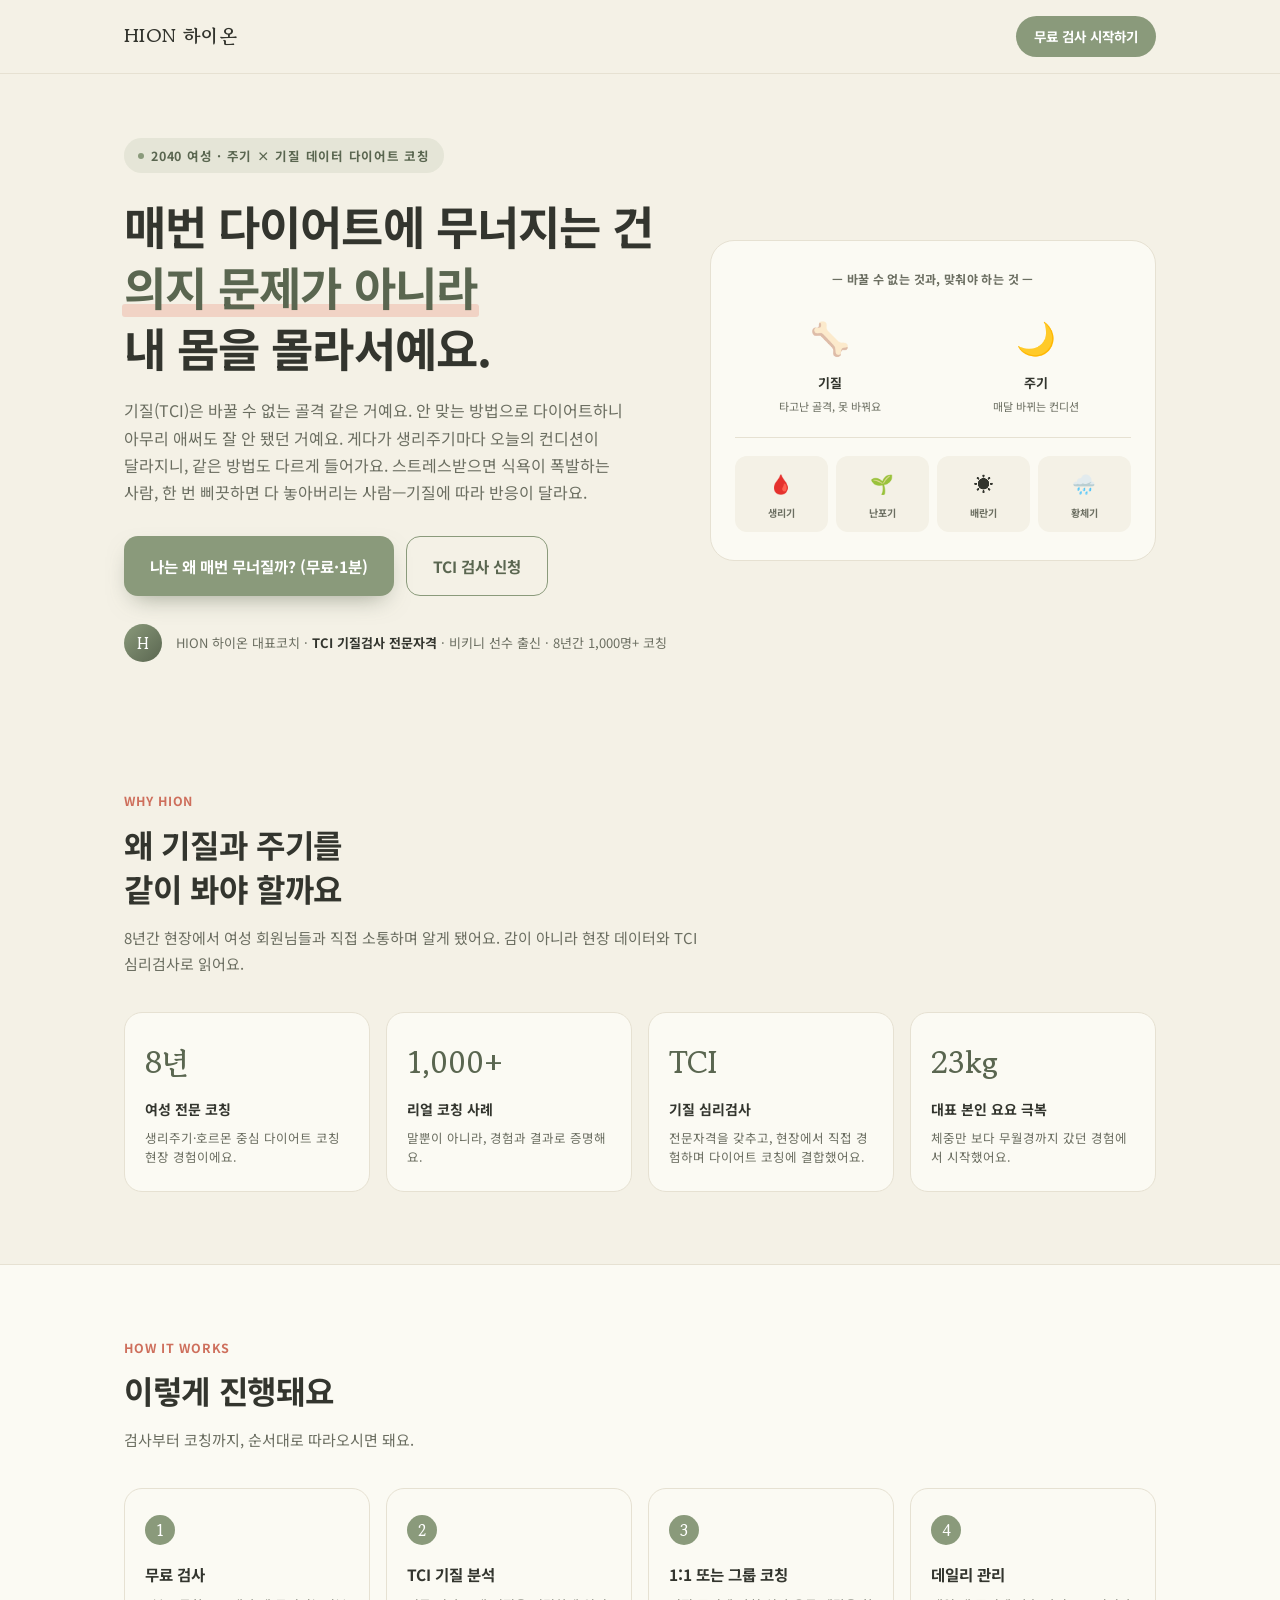
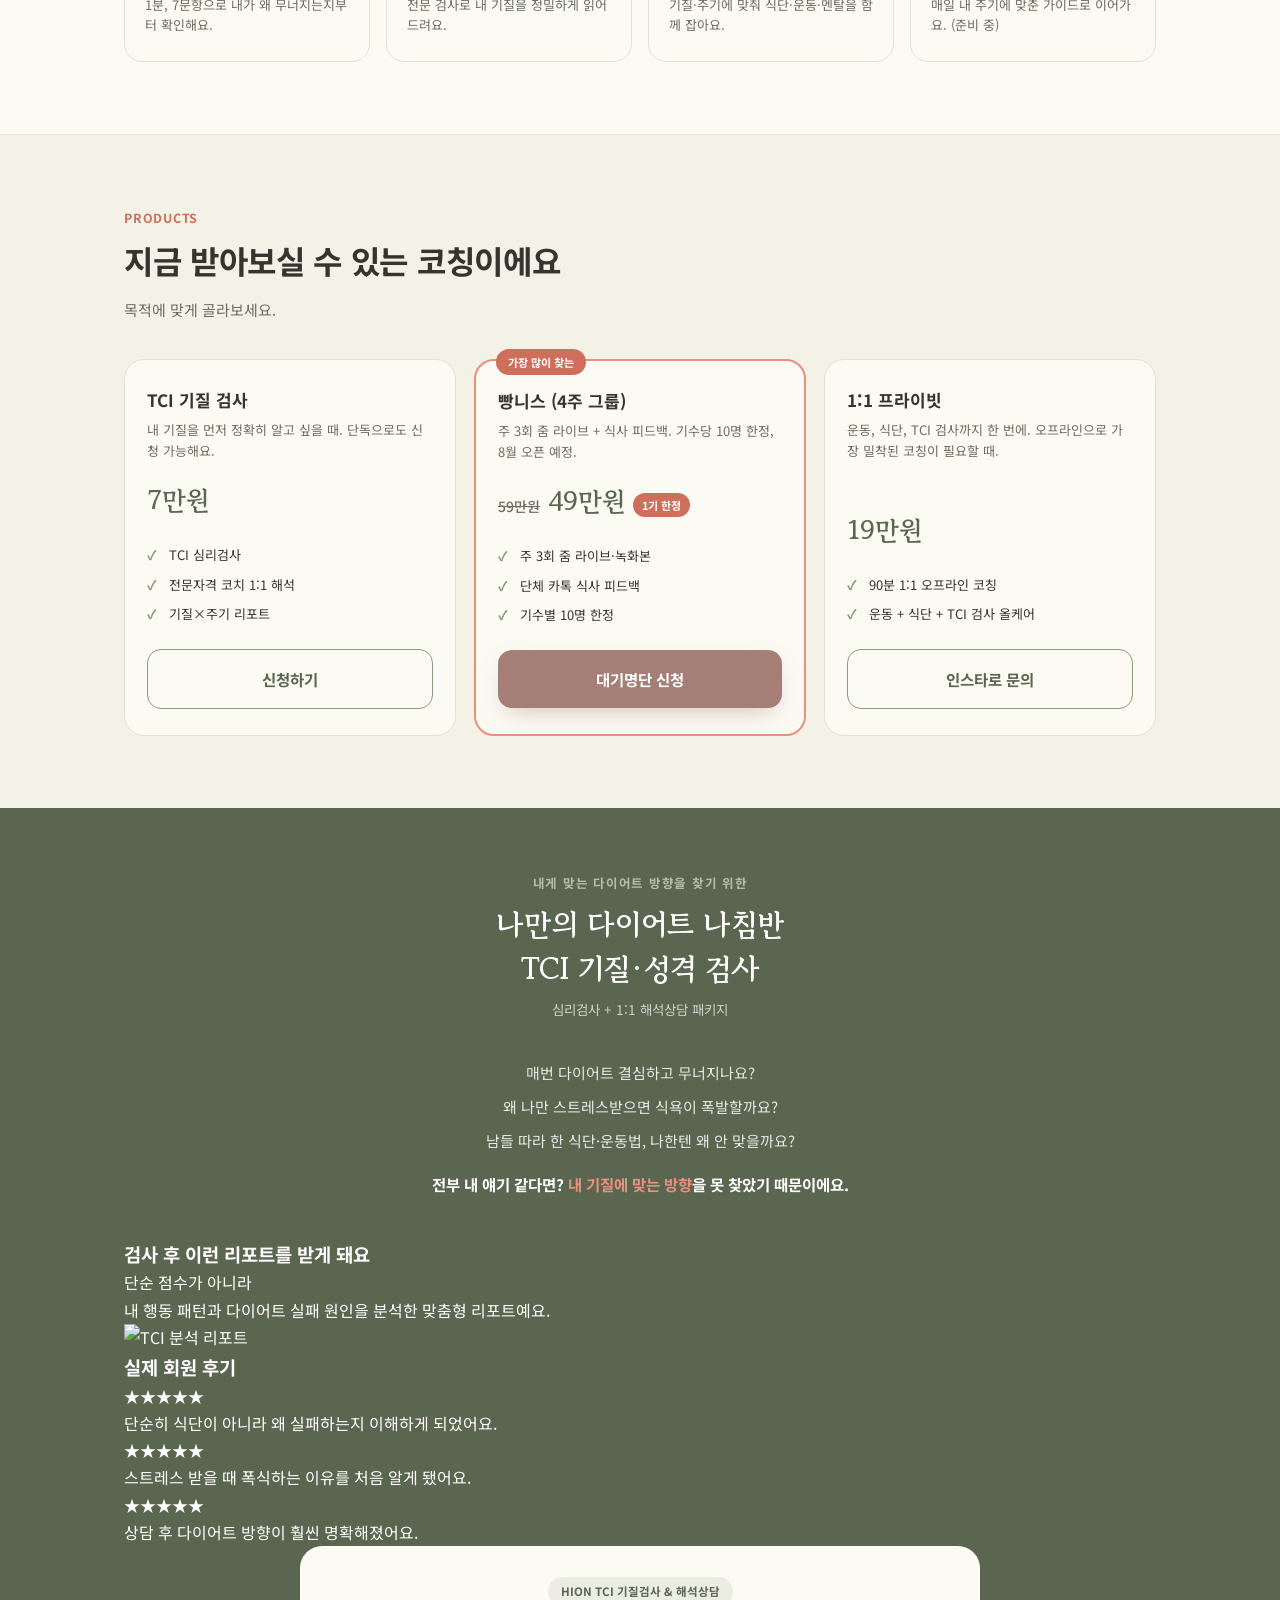
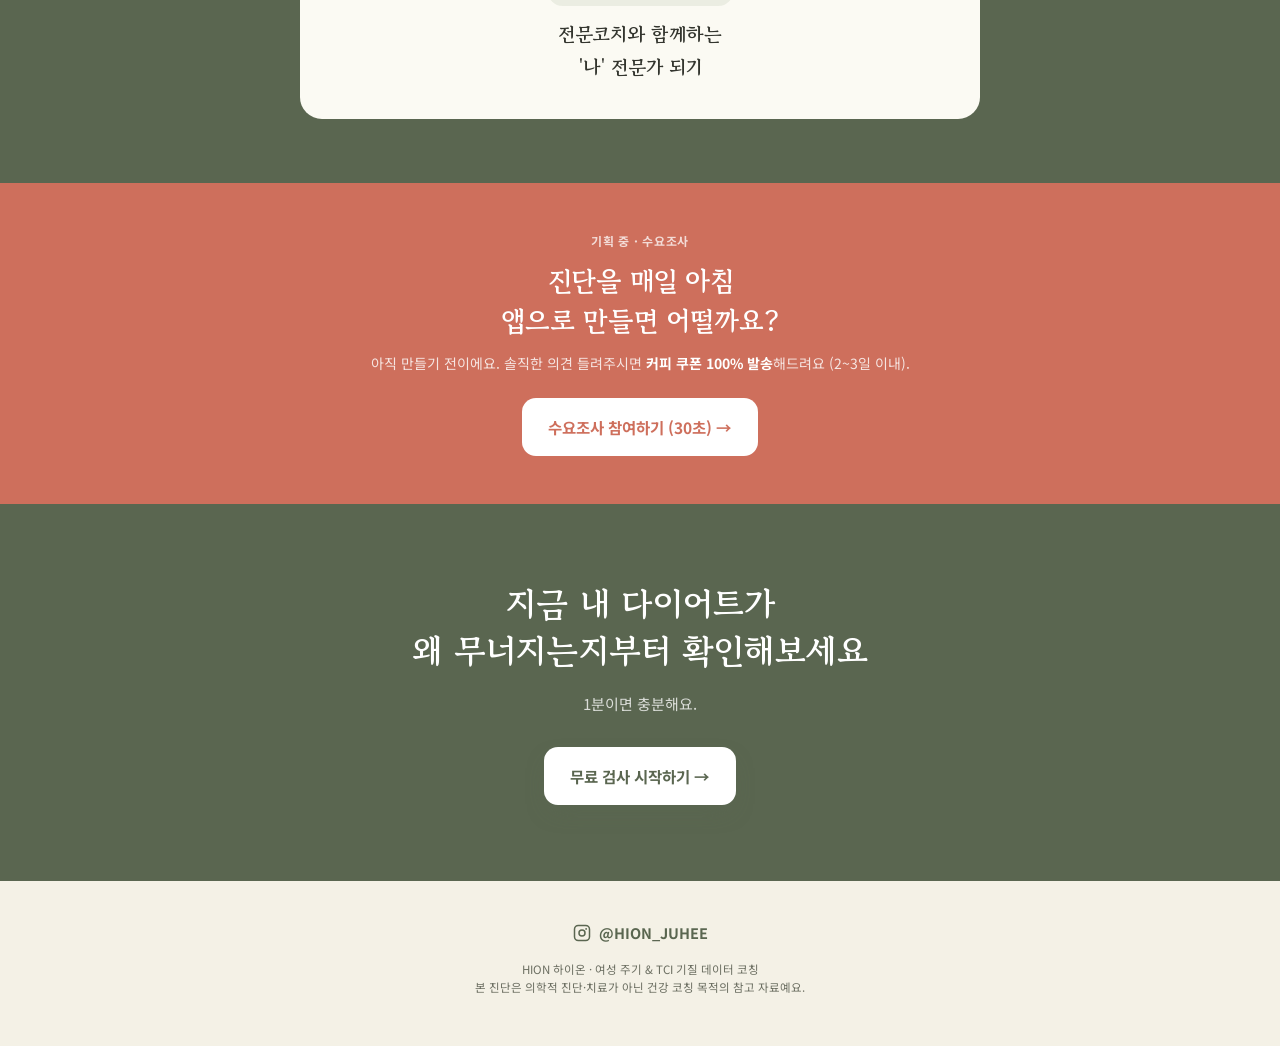
==== commit 93f83df2: "main" ====
--- a/site/index.html
+++ b/site/index.html
@@ -127,7 +127,6 @@
       <p class="sub">심리검사 + 1:1 해석상담 패키지</p>
     </div>
 
-    <!-- 페인포인트 -->
     <div class="tci__pain">
       <p>매번 다이어트 결심하고 무너지나요?</p>
       <p>왜 나만 스트레스받으면 식욕이 폭발할까요?</p>
@@ -140,63 +139,65 @@
 
     <!-- 보고서 샘플 -->
     <div class="report-preview">
-      <h3>실제 제공되는 TCI 분석 리포트</h3>
+      <h3>검사 후 이런 리포트를 받게 돼요</h3>
+
       <p class="report-desc">
-        검사 후에는 단순 점수가 아닌,
-        나만의 행동 패턴과 다이어트 전략이 담긴 리포트를 받아보실 수 있어요.
+        단순 점수가 아니라<br>
+        내 행동 패턴과 다이어트 실패 원인을 분석한
+        맞춤형 리포트예요.
       </p>
 
       <div class="report-gallery">
-        <img src="/images/report.jpg" alt="TCI 리포트 1">
-      </div>
-    </div>
-
-    <!-- 실제 후기 -->
+        <img src="/images/report.jpg" alt="TCI 분석 리포트">
+      </div>
+    </div>
+
+    <!-- 후기 -->
     <div class="review-section">
+
       <h3>실제 회원 후기</h3>
 
-      <div class="trev">
-
-        <div class="trev__card">
-          <img src="/images/review1.jpg" alt="회원 후기 1">
-        </div>
-
-        <div class="trev__card">
-          <img src="/images/review2.jpg" alt="회원 후기 2">
-        </div>
-
-        <div class="trev__card">
-          <div class="trev__stars">★★★★★</div>
-          <div class="trev__q">
-            "단순 몸 문제가 아니라 제 성격을 먼저 파악해주시고 해결법을 알려주셔서,
-            상담받는 동안 공감과 깨달음을 많이 얻었어요."
-          </div>
-        </div>
-
-        <div class="trev__card">
-          <div class="trev__stars">★★★★★</div>
-          <div class="trev__q">
-            "오랫동안 막막하고 답답했던 마음을,
-            제 이야기에 귀 기울여주시고 진심으로 해결책을 제안해주셔서
-            한결 편안해졌어요."
-          </div>
-        </div>
-
-      </div>
-    </div>
-
-    <!-- 기존 TCI 설명 -->
+      <div class="review-grid">
+
+        <div class="review-card">
+          <div class="review-stars">★★★★★</div>
+          <p>
+            단순히 식단이 아니라
+            왜 실패하는지 이해하게 되었어요.
+          </p>
+        </div>
+
+        <div class="review-card">
+          <div class="review-stars">★★★★★</div>
+          <p>
+            스트레스 받을 때 폭식하는 이유를
+            처음 알게 됐어요.
+          </p>
+        </div>
+
+        <div class="review-card">
+          <div class="review-stars">★★★★★</div>
+          <p>
+            상담 후 다이어트 방향이
+            훨씬 명확해졌어요.
+          </p>
+        </div>
+
+      </div>
+
+    </div>
+
     <div class="tci__card">
 
       <div class="tci__card__head">
-        <span class="badge">HION TCI 기질검사 &amp; 해석상담</span>
+        <span class="badge">HION TCI 기질검사 & 해석상담</span>
         <h3 class="serif">
           전문코치와 함께하는<br>
           '나' 전문가 되기
         </h3>
       </div>
 
-      <!-- 이하 기존 코드 그대로 -->
+      <!-- 기존 코드 그대로 -->
 
     </div>
 
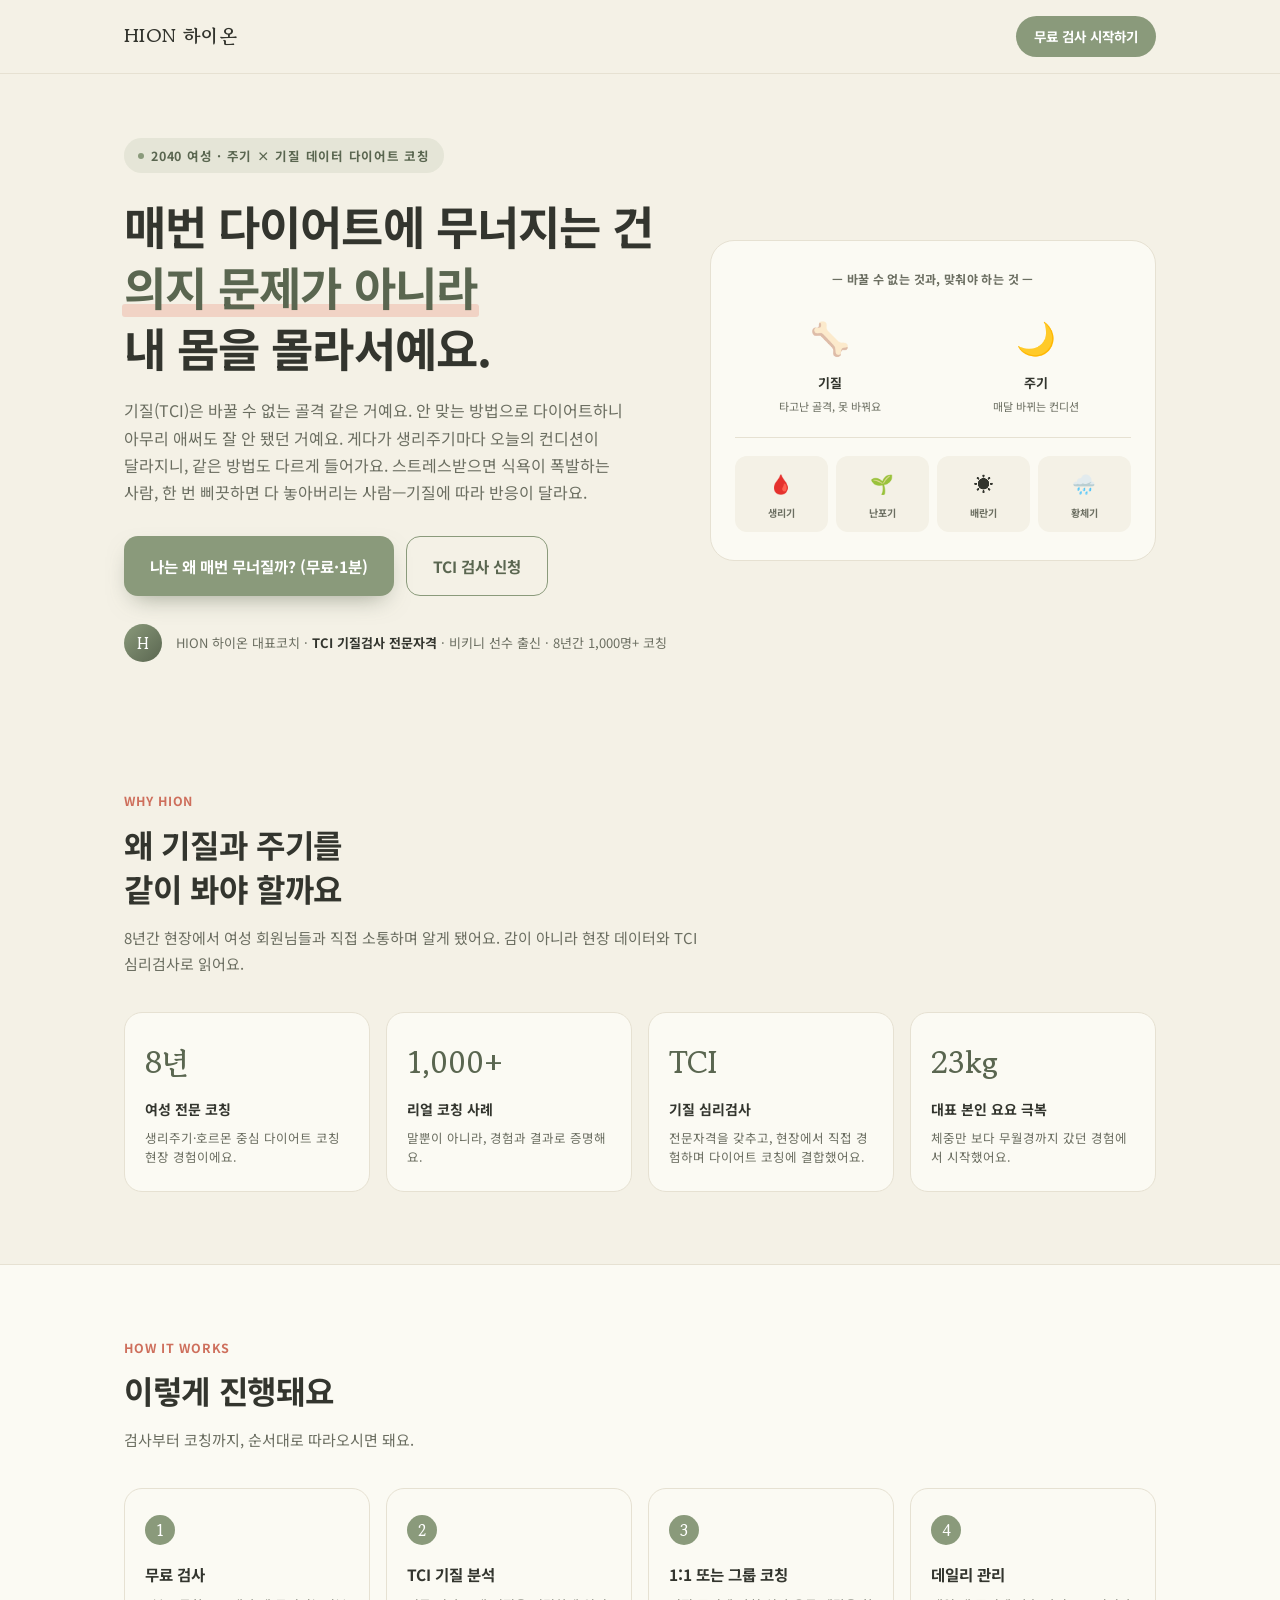
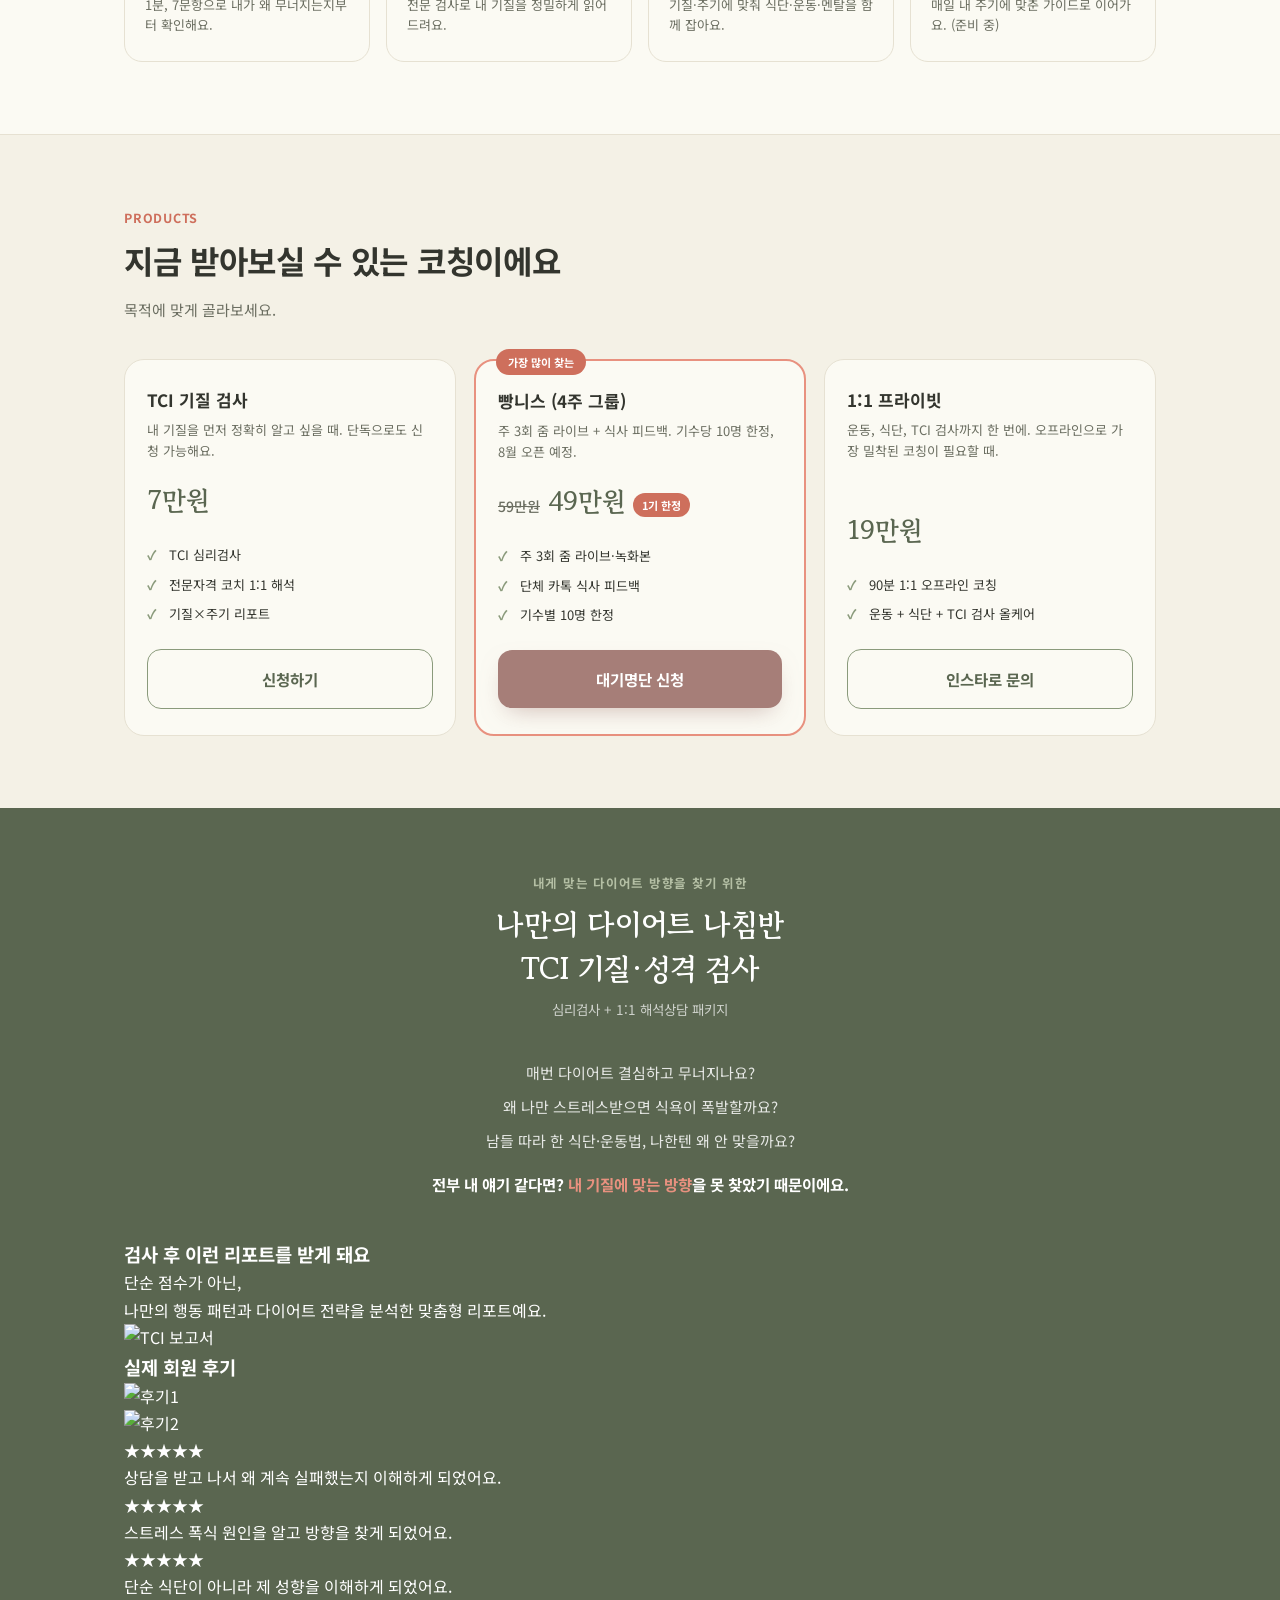
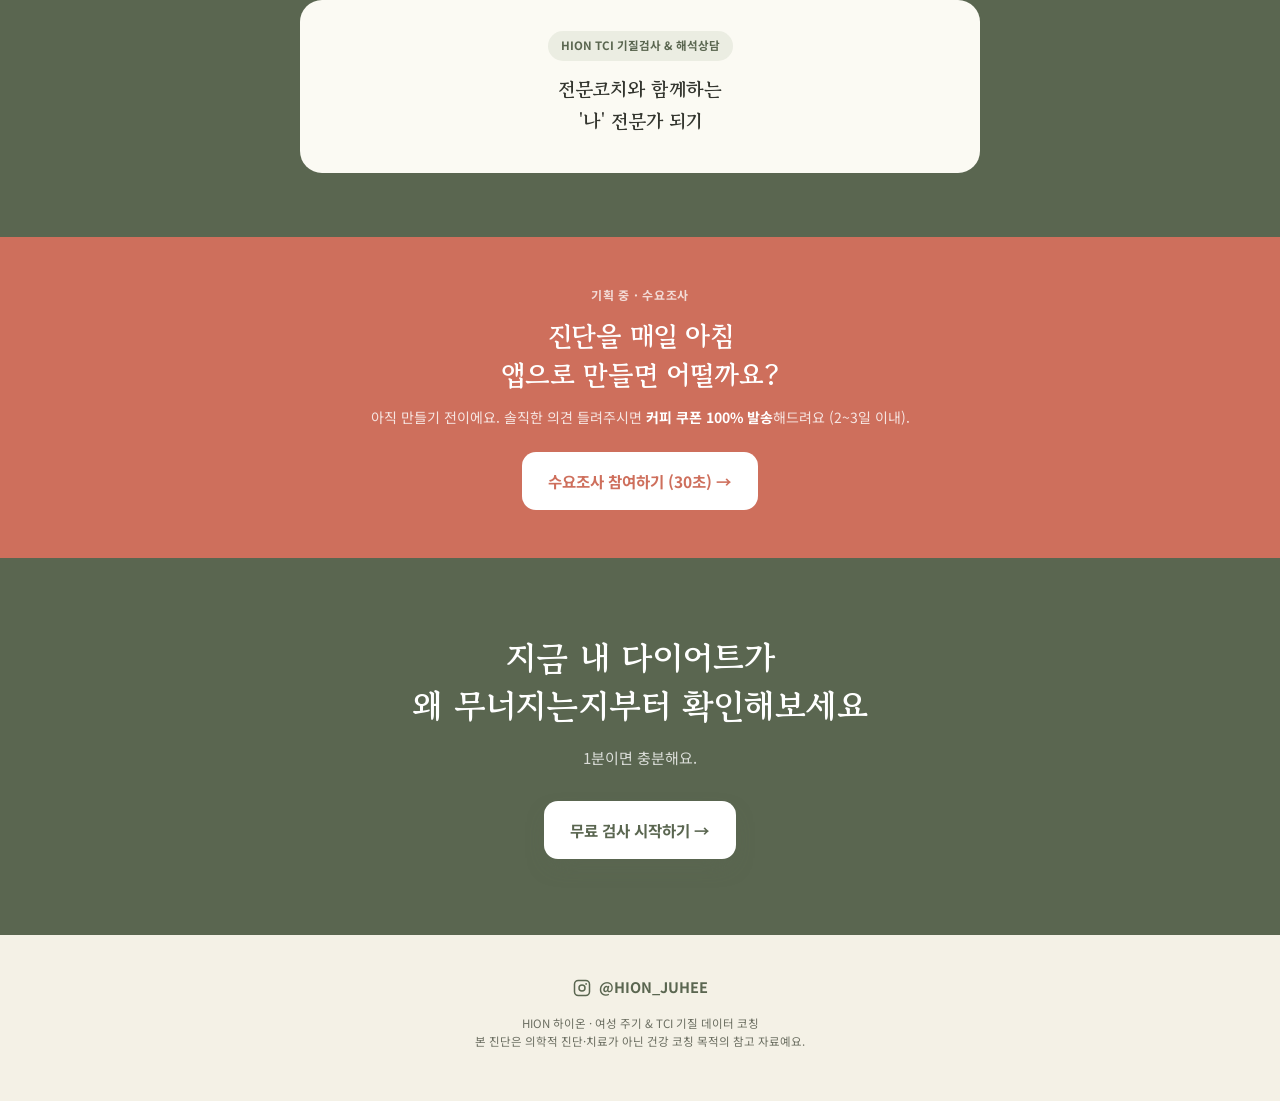
==== commit c158d4ad: "main" ====
--- a/site/index.html
+++ b/site/index.html
@@ -139,53 +139,68 @@
 
     <!-- 보고서 샘플 -->
     <div class="report-preview">
-      <h3>검사 후 이런 리포트를 받게 돼요</h3>
-
-      <p class="report-desc">
-        단순 점수가 아니라<br>
-        내 행동 패턴과 다이어트 실패 원인을 분석한
-        맞춤형 리포트예요.
+
+  <h3>검사 후 이런 리포트를 받게 돼요</h3>
+
+  <p class="report-desc">
+    단순 점수가 아닌,<br>
+    나만의 행동 패턴과 다이어트 전략을 분석한
+    맞춤형 리포트예요.
+  </p>
+
+  <img
+    src="/images/report.jpg"
+    alt="TCI 보고서"
+    class="report-main">
+
+</div>
+
+<!-- 후기 -->
+<div class="review-section">
+
+  <h3>실제 회원 후기</h3>
+
+  <div class="review-images">
+
+    <div class="review-image-card">
+      <img src="/images/review.jpg" alt="후기1">
+    </div>
+
+    <div class="review-image-card">
+      <img src="/images/review1.jpg" alt="후기2">
+    </div>
+
+  </div>
+
+  <div class="review-grid">
+
+    <div class="review-card">
+      <div class="review-stars">★★★★★</div>
+      <p>
+        상담을 받고 나서
+        왜 계속 실패했는지 이해하게 되었어요.
       </p>
-
-      <div class="report-gallery">
-        <img src="/images/report.jpg" alt="TCI 분석 리포트">
-      </div>
-    </div>
-
-    <!-- 후기 -->
-    <div class="review-section">
-
-      <h3>실제 회원 후기</h3>
-
-      <div class="review-grid">
-
-        <div class="review-card">
-          <div class="review-stars">★★★★★</div>
-          <p>
-            단순히 식단이 아니라
-            왜 실패하는지 이해하게 되었어요.
-          </p>
-        </div>
-
-        <div class="review-card">
-          <div class="review-stars">★★★★★</div>
-          <p>
-            스트레스 받을 때 폭식하는 이유를
-            처음 알게 됐어요.
-          </p>
-        </div>
-
-        <div class="review-card">
-          <div class="review-stars">★★★★★</div>
-          <p>
-            상담 후 다이어트 방향이
-            훨씬 명확해졌어요.
-          </p>
-        </div>
-
-      </div>
-
-    </div>
+    </div>
+
+    <div class="review-card">
+      <div class="review-stars">★★★★★</div>
+      <p>
+        스트레스 폭식 원인을 알고
+        방향을 찾게 되었어요.
+      </p>
+    </div>
+
+    <div class="review-card">
+      <div class="review-stars">★★★★★</div>
+      <p>
+        단순 식단이 아니라
+        제 성향을 이해하게 되었어요.
+      </p>
+    </div>
+
+  </div>
+
+</div>
 
     <div class="tci__card">
 
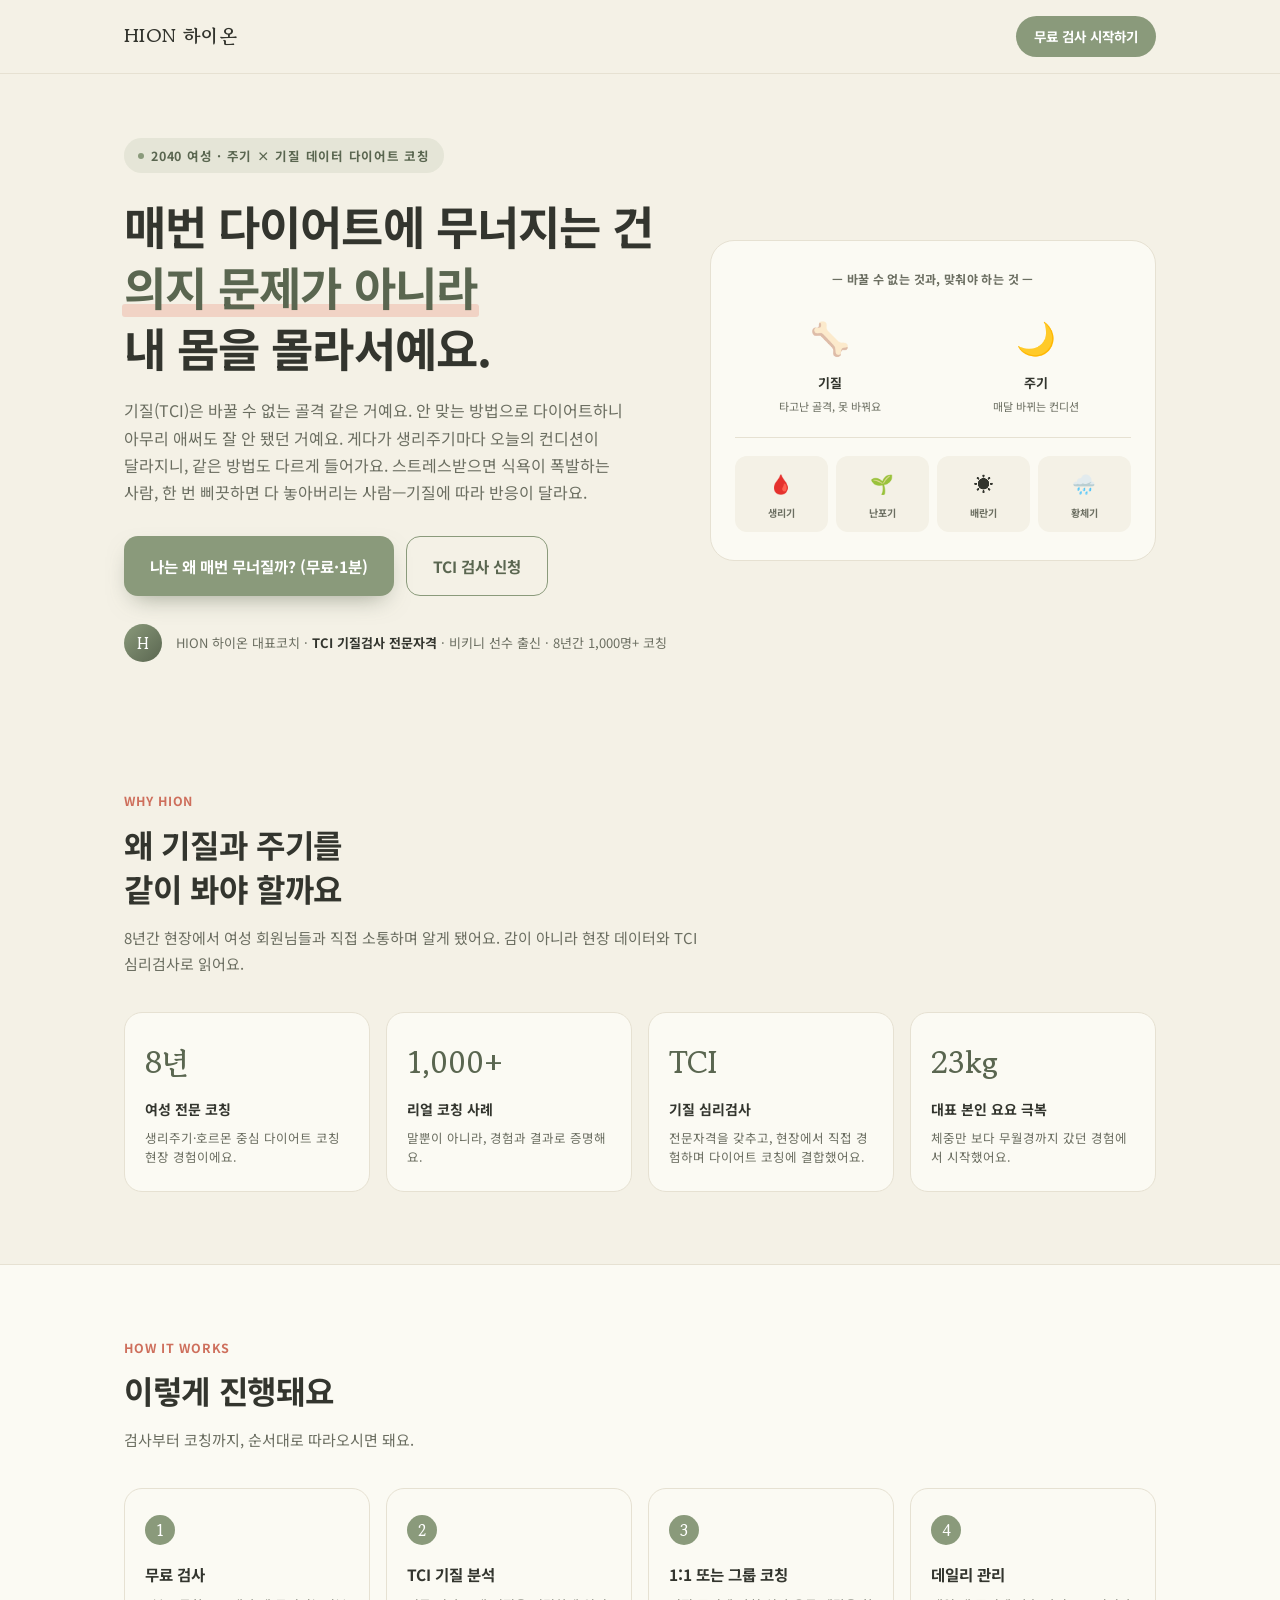
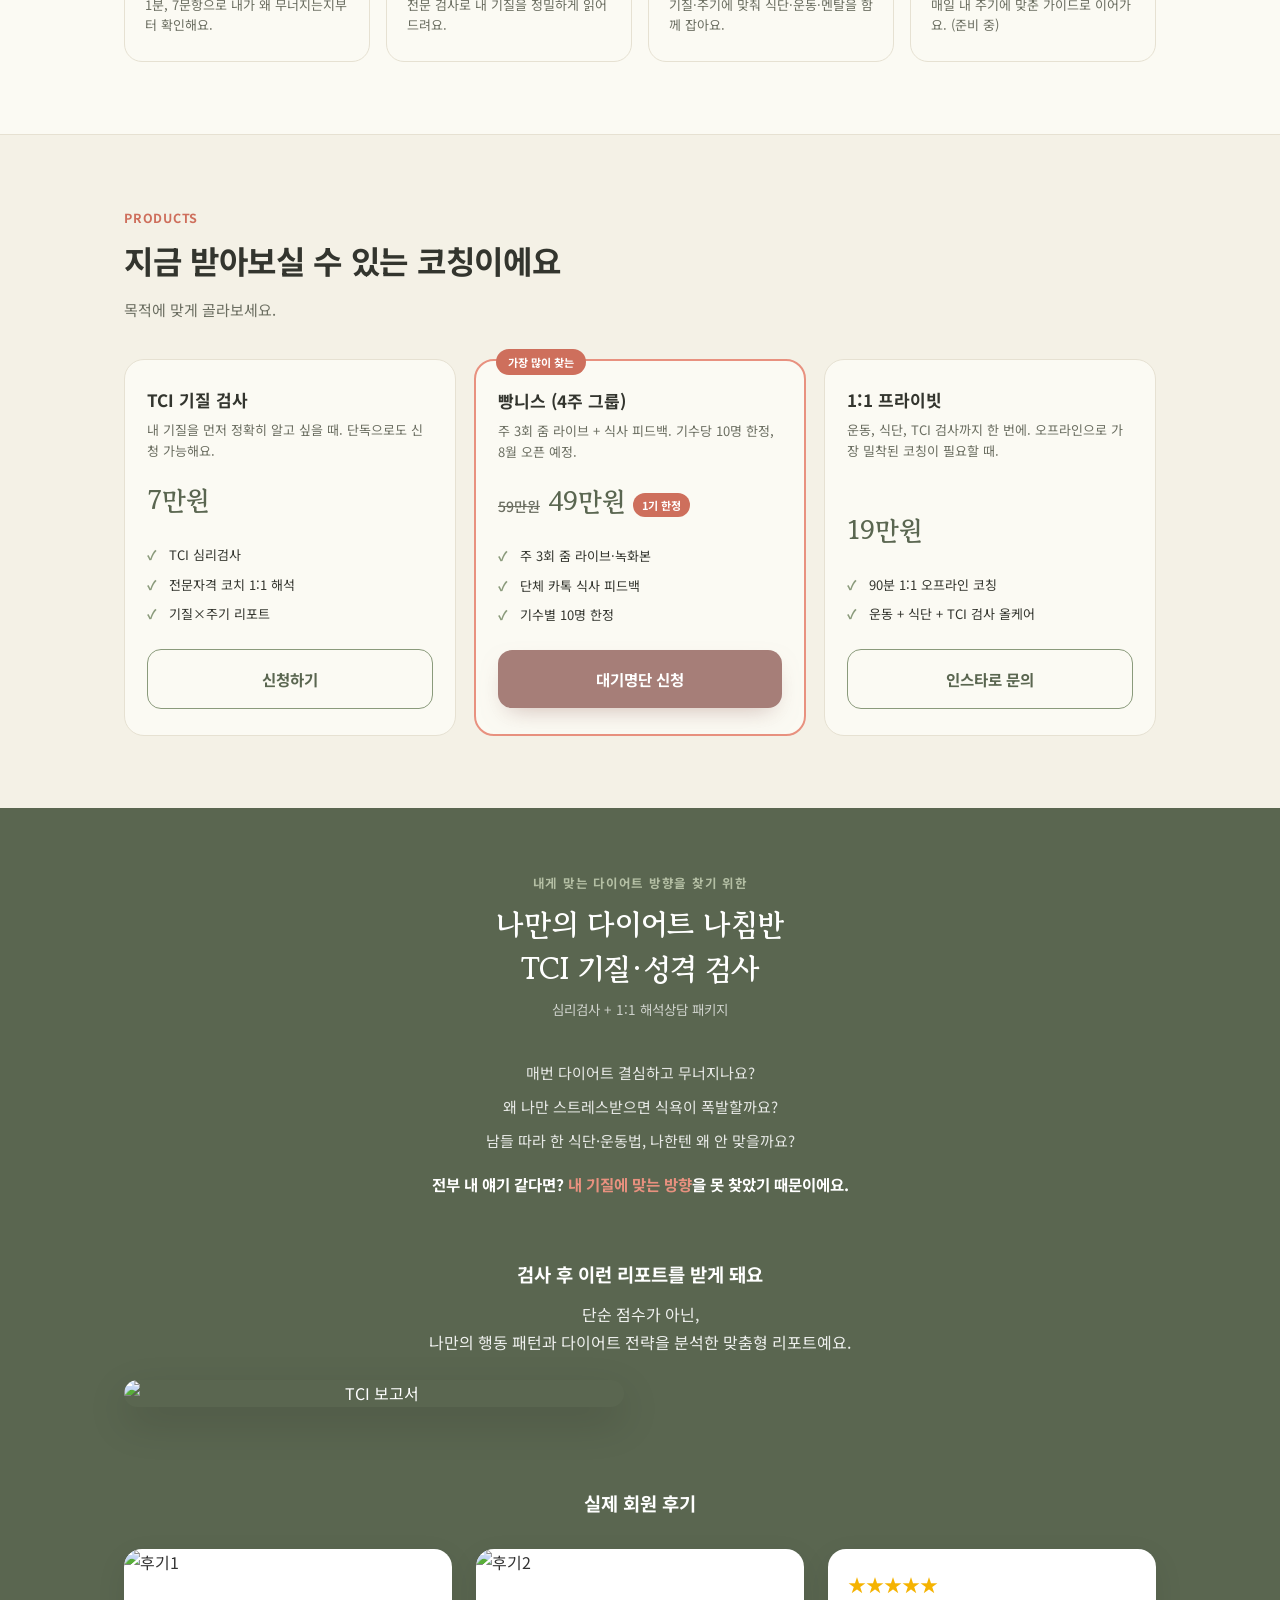
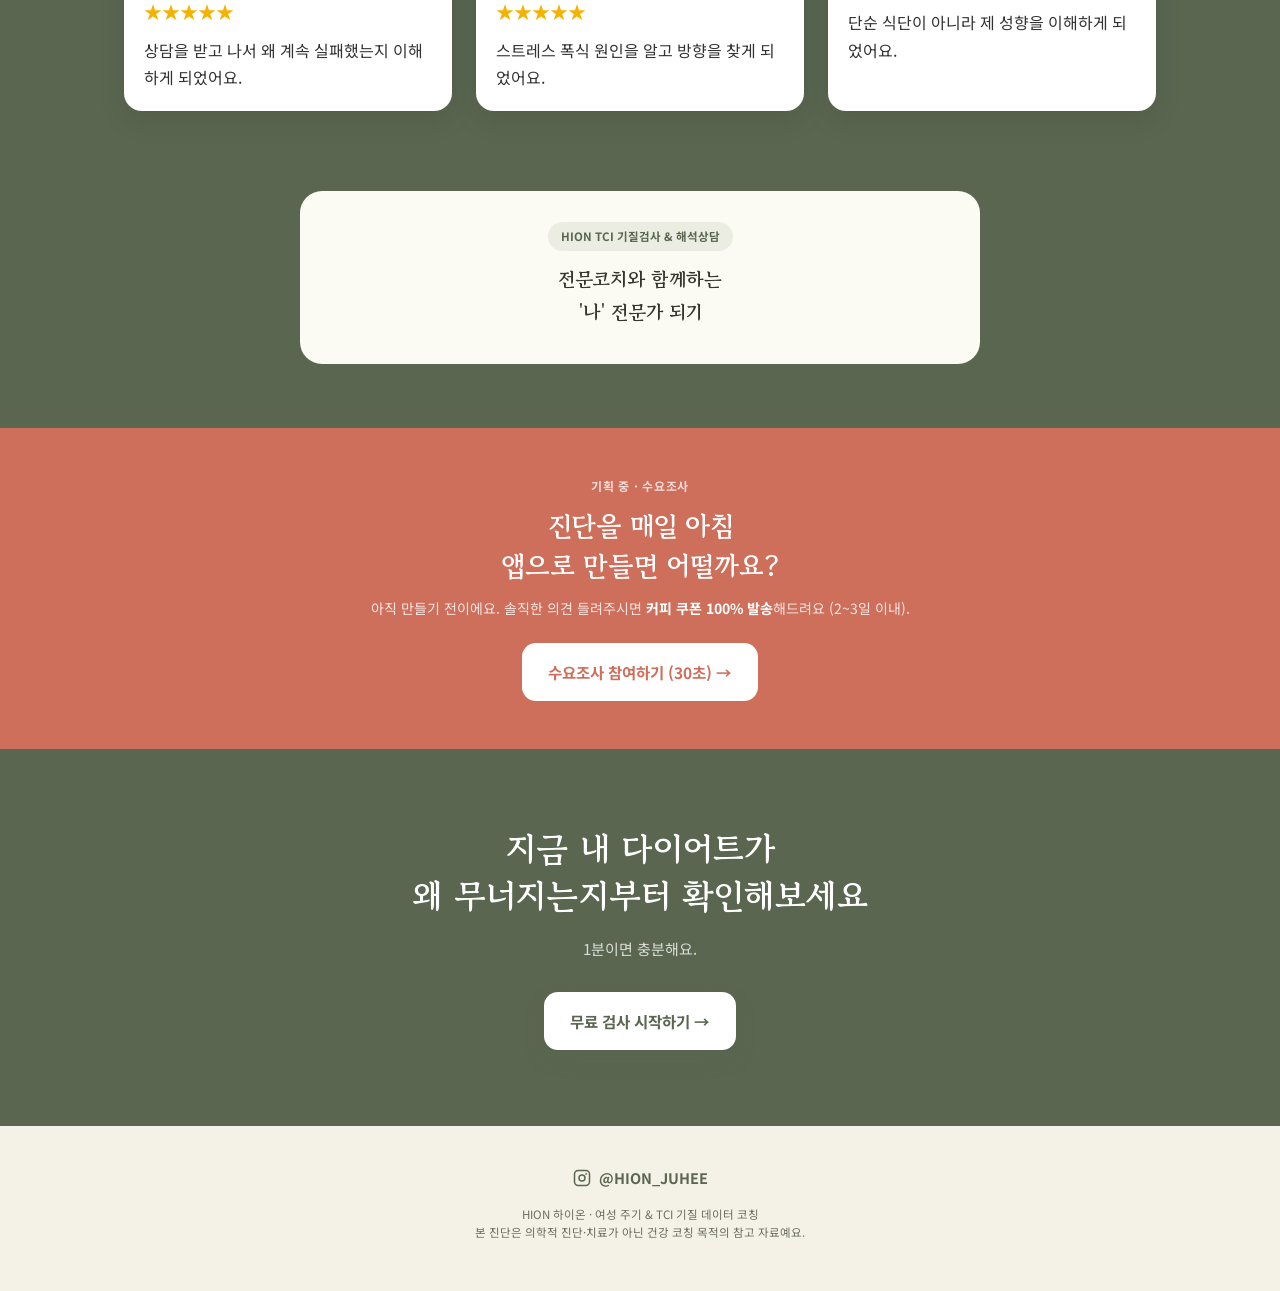
==== commit e494e433: "main" ====
--- a/site/index.html
+++ b/site/index.html
@@ -138,7 +138,8 @@
     </div>
 
     <!-- 보고서 샘플 -->
-    <div class="report-preview">
+    <!-- 보고서 샘플 -->
+<div class="report-preview">
 
   <h3>검사 후 이런 리포트를 받게 돼요</h3>
 
@@ -160,42 +161,43 @@
 
   <h3>실제 회원 후기</h3>
 
-  <div class="review-images">
-
-    <div class="review-image-card">
+  <div class="review-grid">
+
+    <div class="review-card">
+
       <img src="/images/review.jpg" alt="후기1">
-    </div>
-
-    <div class="review-image-card">
+
+      <div class="review-stars">★★★★★</div>
+
+      <p>
+        상담을 받고 나서 왜 계속 실패했는지
+        이해하게 되었어요.
+      </p>
+
+    </div>
+
+    <div class="review-card">
+
       <img src="/images/review1.jpg" alt="후기2">
-    </div>
-
-  </div>
-
-  <div class="review-grid">
-
-    <div class="review-card">
+
       <div class="review-stars">★★★★★</div>
-      <p>
-        상담을 받고 나서
-        왜 계속 실패했는지 이해하게 되었어요.
-      </p>
-    </div>
-
-    <div class="review-card">
-      <div class="review-stars">★★★★★</div>
+
       <p>
         스트레스 폭식 원인을 알고
         방향을 찾게 되었어요.
       </p>
+
     </div>
 
     <div class="review-card">
+
       <div class="review-stars">★★★★★</div>
+
       <p>
         단순 식단이 아니라
         제 성향을 이해하게 되었어요.
       </p>
+
     </div>
 
   </div>
--- a/site/css/mainstyle.css
+++ b/site/css/mainstyle.css
@@ -136,3 +136,64 @@
 .foot__insta{display:inline-flex;align-items:center;gap:8px;font-weight:700;color:var(--sage-deep);text-decoration:none;font-size:14.5px;margin-bottom:14px}
 .foot__insta svg{width:18px;height:18px}
 .foot p{font-size:11.5px;color:var(--ink-soft);line-height:1.6}
+.report-preview{
+    text-align:center;
+    margin:60px 0;
+}
+
+.report-preview h3{
+    margin-bottom:12px;
+}
+
+.report-desc{
+    margin-bottom:24px;
+    line-height:1.7;
+    opacity:.9;
+}
+
+.report-main{
+    width:100%;
+    max-width:500px;
+    border-radius:20px;
+    box-shadow:0 15px 40px rgba(0,0,0,.15);
+}
+
+.review-section{
+    margin:80px 0;
+}
+
+.review-section h3{
+    text-align:center;
+    margin-bottom:30px;
+}
+
+.review-grid{
+    display:grid;
+    grid-template-columns:repeat(auto-fit,minmax(280px,1fr));
+    gap:24px;
+}
+
+.review-card{
+    background:#fff;
+    color:#333;
+    border-radius:18px;
+    overflow:hidden;
+    box-shadow:0 10px 30px rgba(0,0,0,.08);
+}
+
+.review-card img{
+    width:100%;
+    display:block;
+}
+
+.review-stars{
+    color:#f5b301;
+    font-size:18px;
+    padding:20px 20px 10px;
+}
+
+.review-card p{
+    padding:0 20px 20px;
+    line-height:1.7;
+    margin:0;
+}
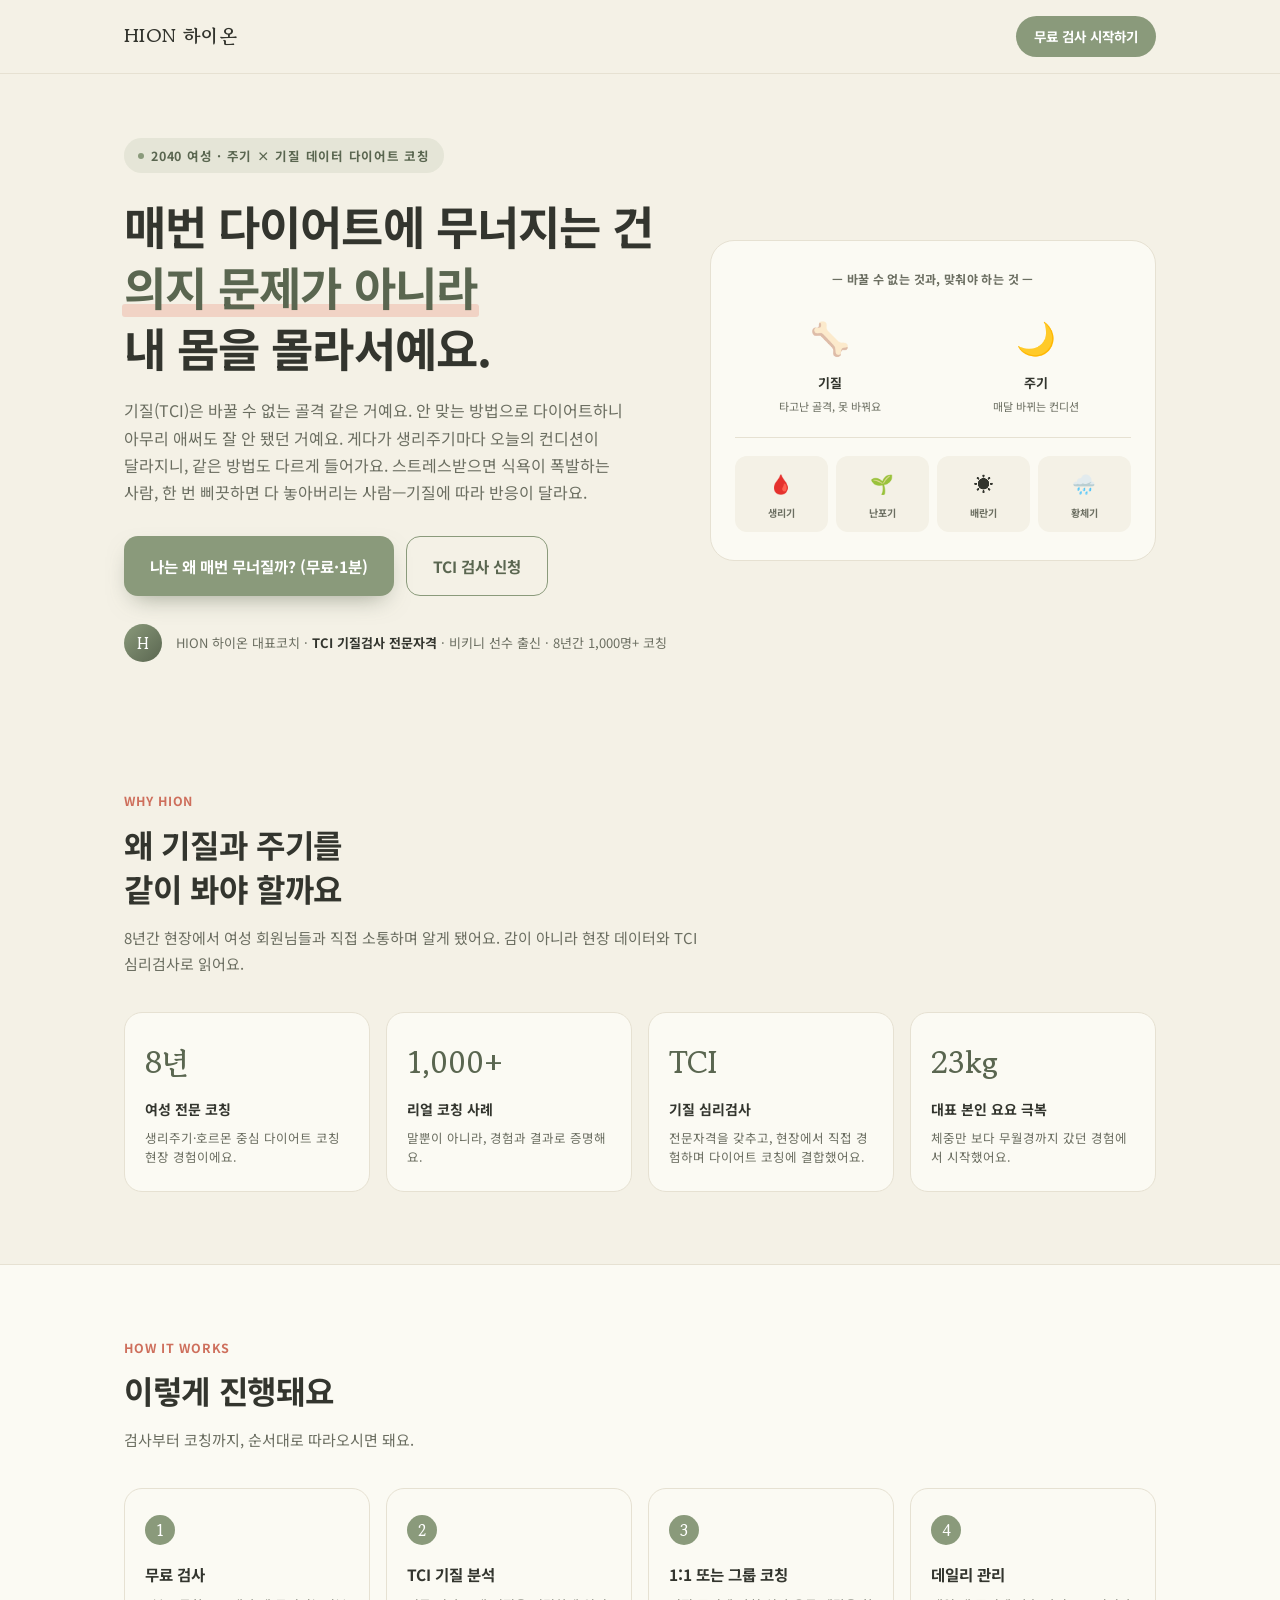
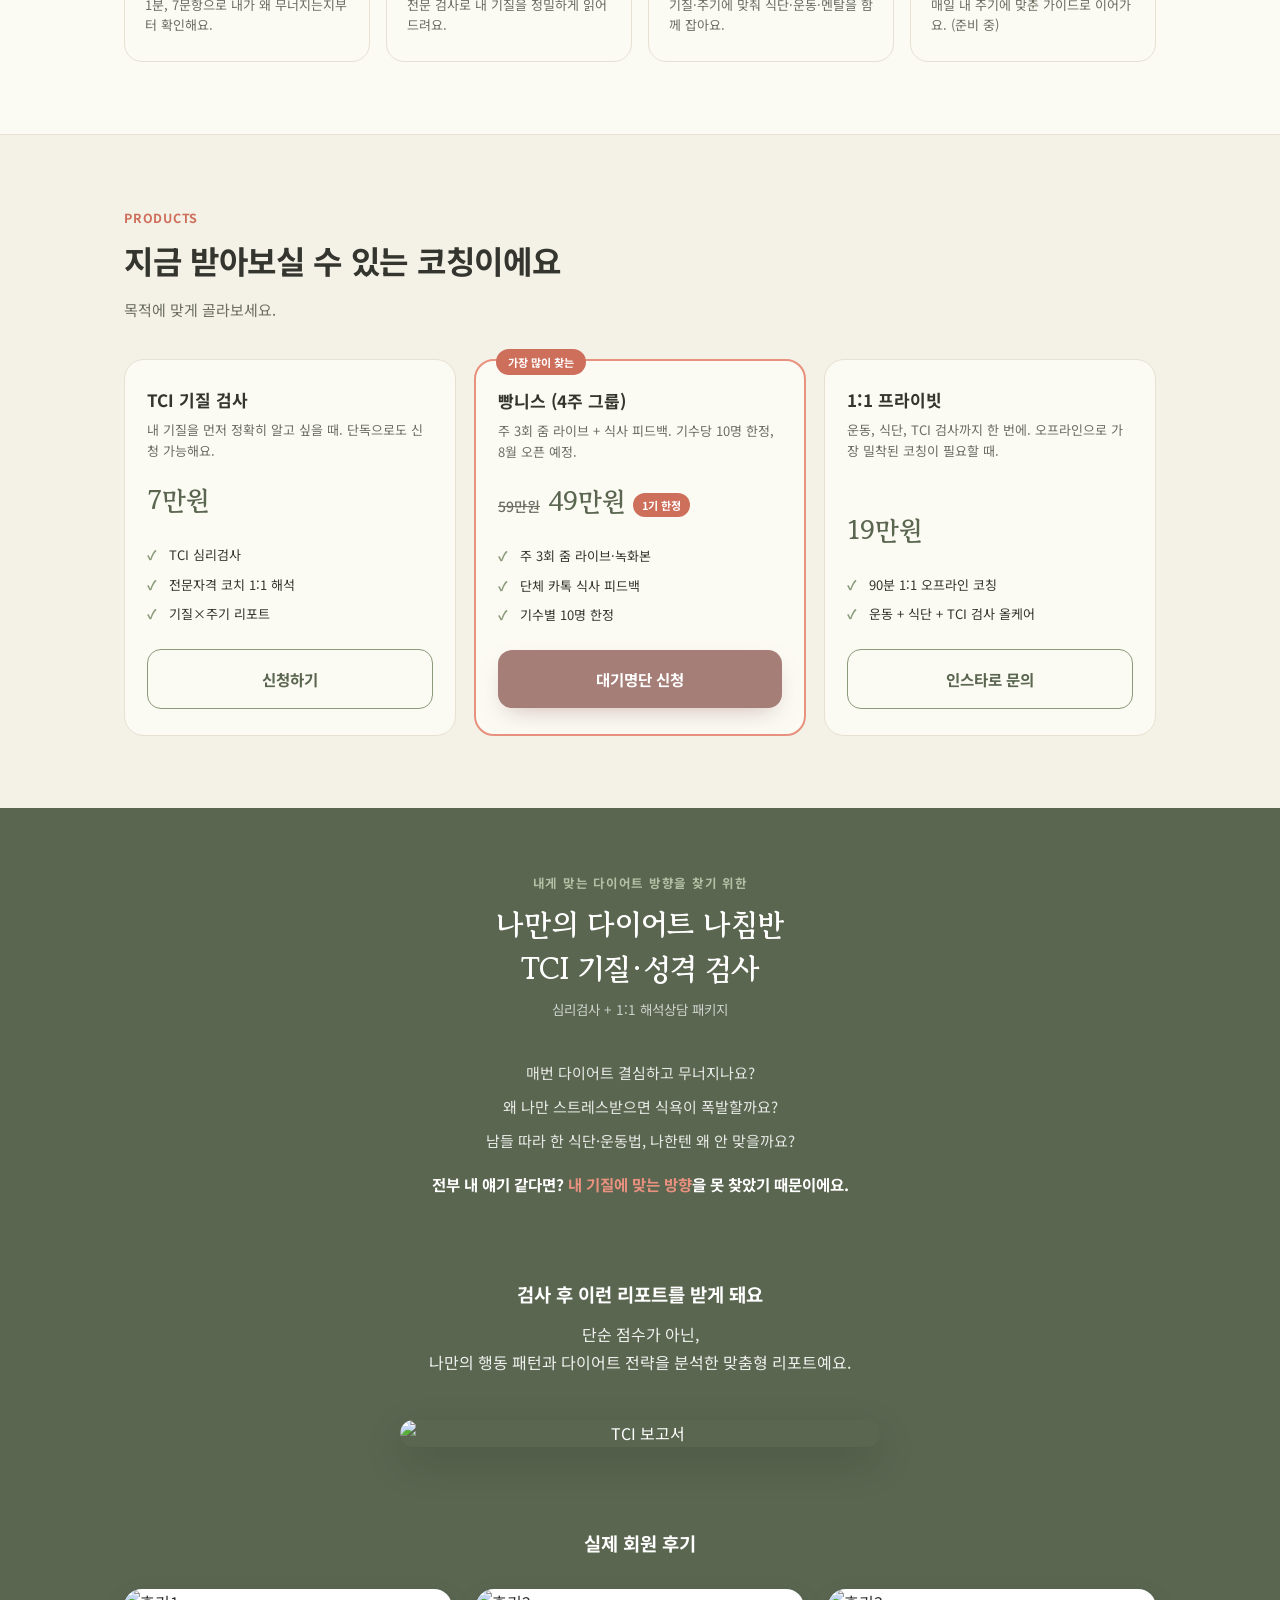
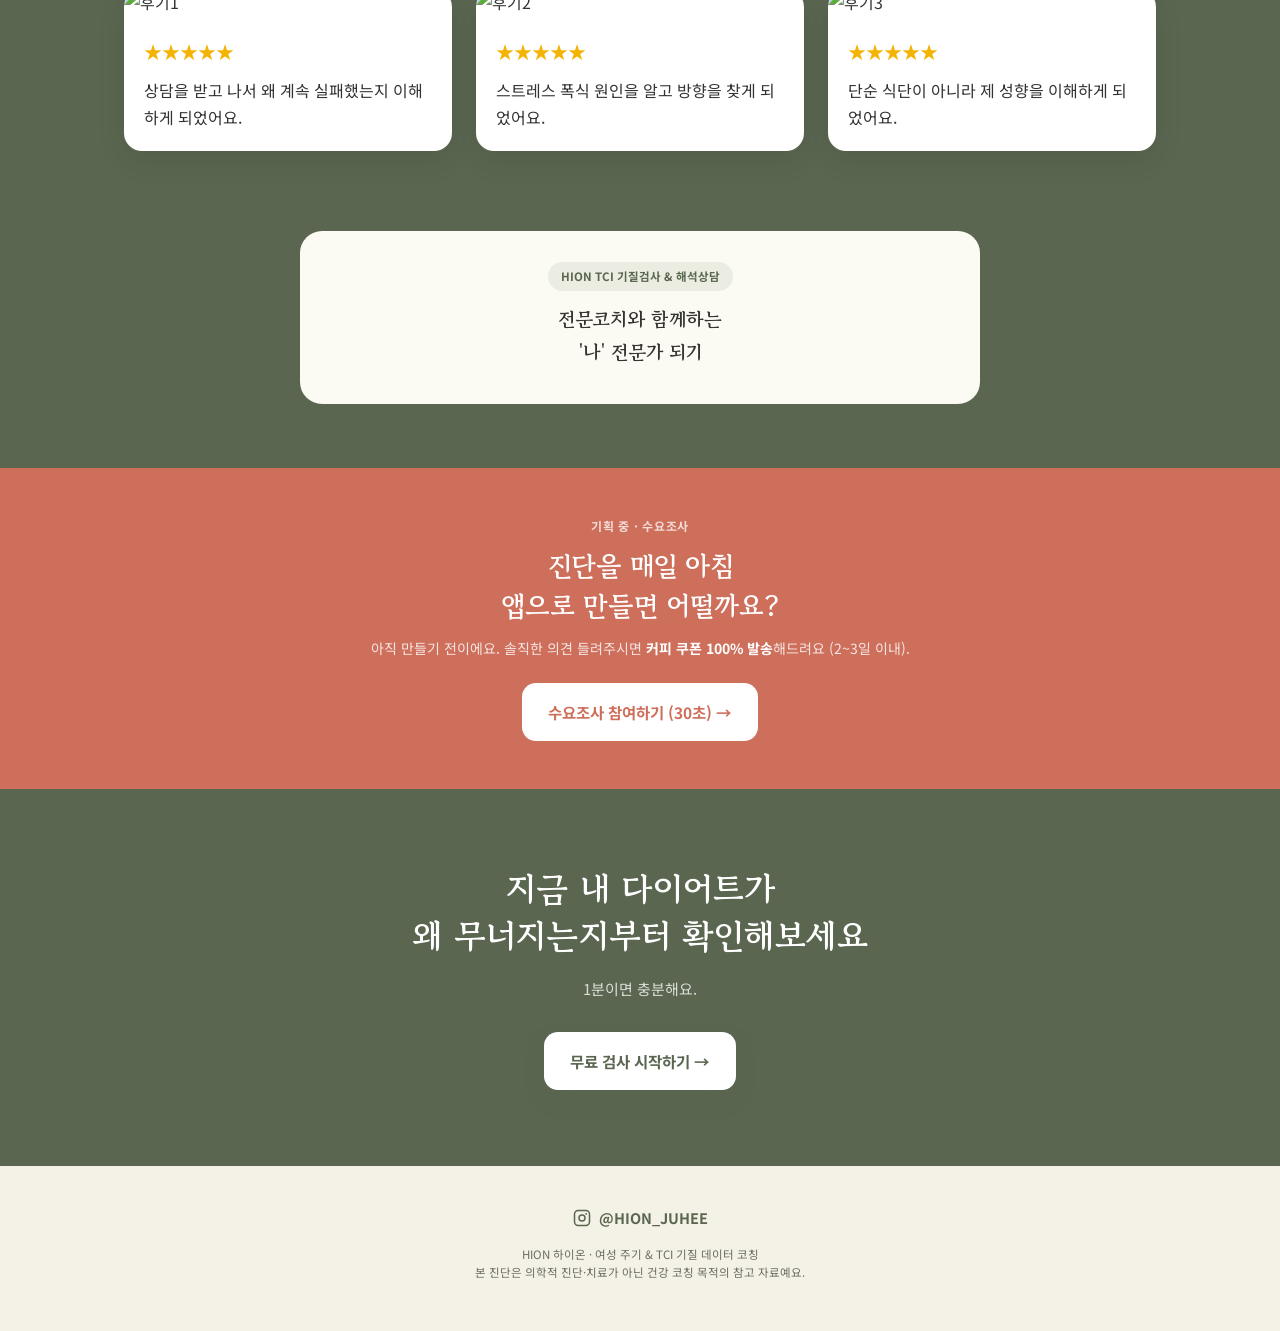
==== commit 4fc8b5bd: "main" ====
--- a/site/index.html
+++ b/site/index.html
@@ -191,6 +191,8 @@
 
     <div class="review-card">
 
+      <img src="/images/review2.jpg" alt="후기3">
+
       <div class="review-stars">★★★★★</div>
 
       <p>
--- a/site/css/mainstyle.css
+++ b/site/css/mainstyle.css
@@ -137,8 +137,11 @@
 .foot__insta svg{width:18px;height:18px}
 .foot p{font-size:11.5px;color:var(--ink-soft);line-height:1.6}
 .report-preview{
+    display:flex;
+    flex-direction:column;
+    align-items:center;
     text-align:center;
-    margin:60px 0;
+    margin:80px 0;
 }
 
 .report-preview h3{
@@ -152,12 +155,13 @@
 }
 
 .report-main{
+    display:block;
     width:100%;
-    max-width:500px;
+    max-width:480px;
+    margin-top:20px;
     border-radius:20px;
     box-shadow:0 15px 40px rgba(0,0,0,.15);
 }
-
 .review-section{
     margin:80px 0;
 }
